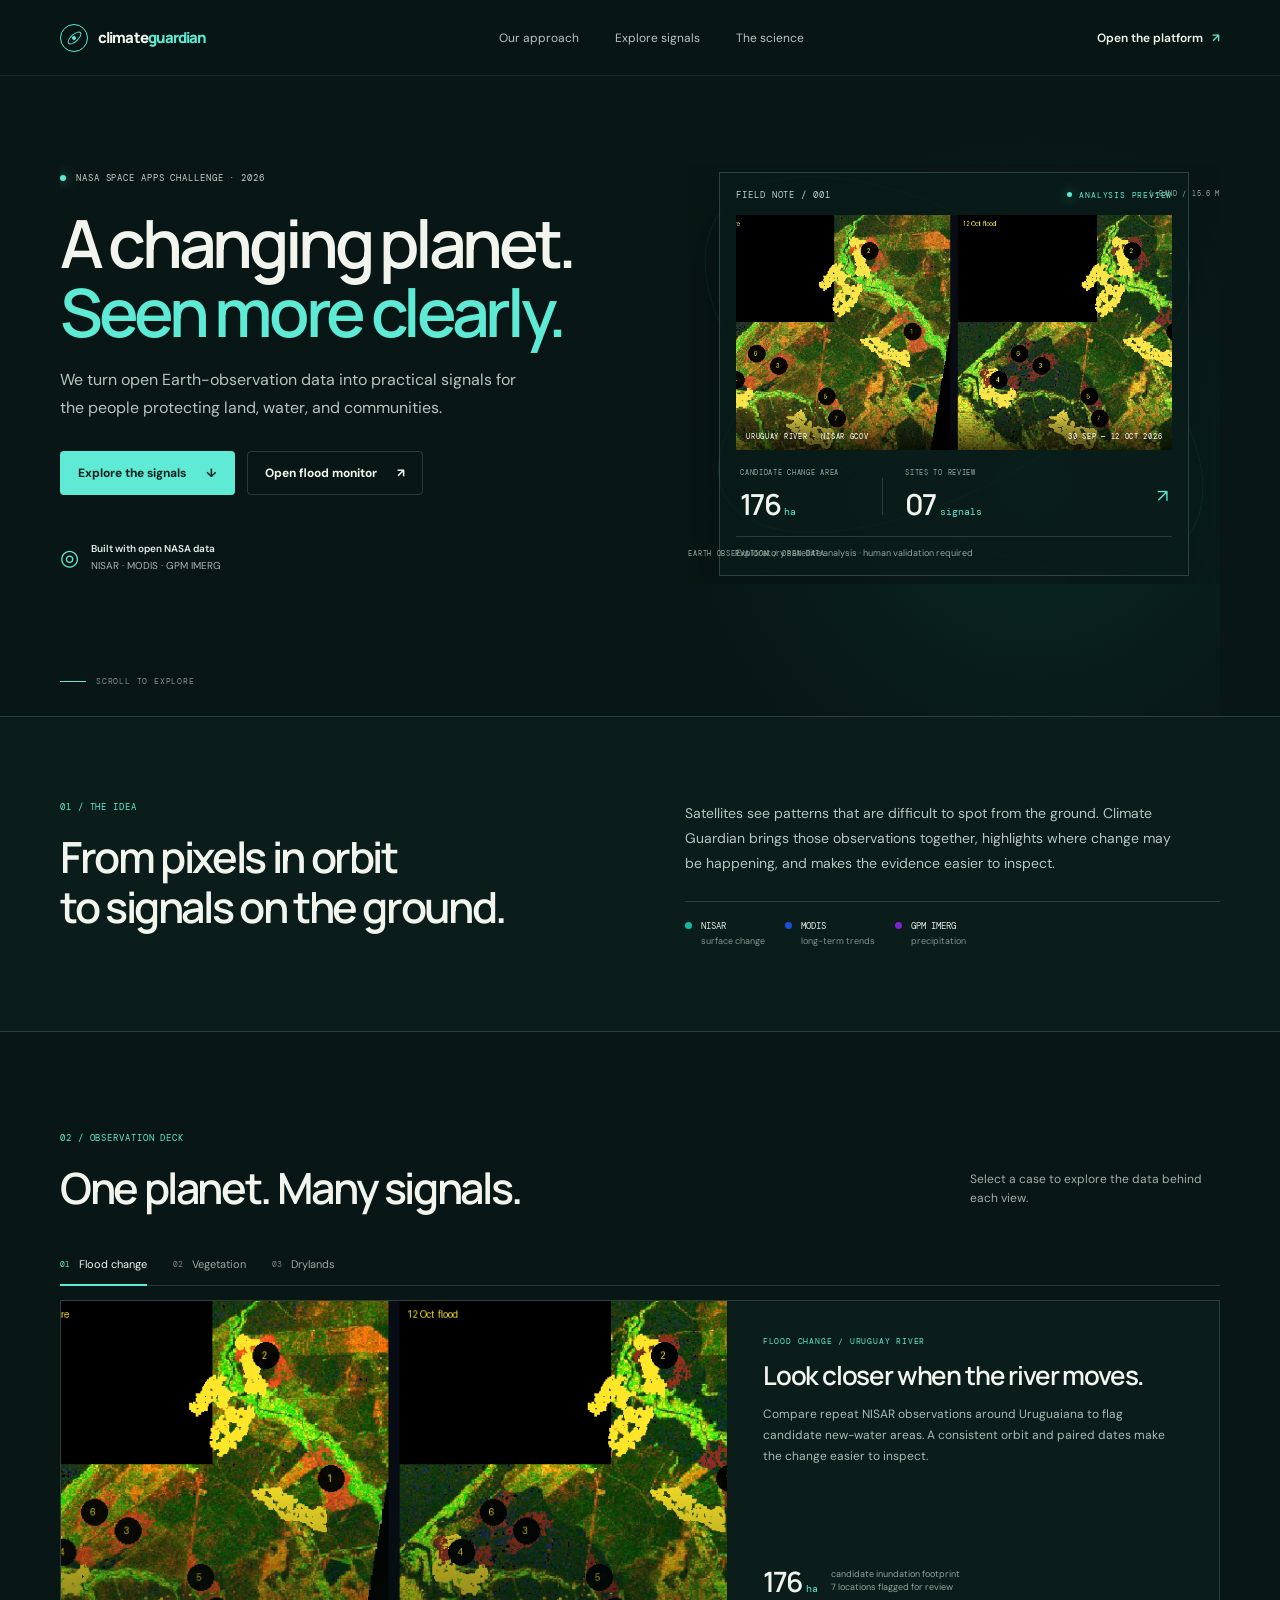
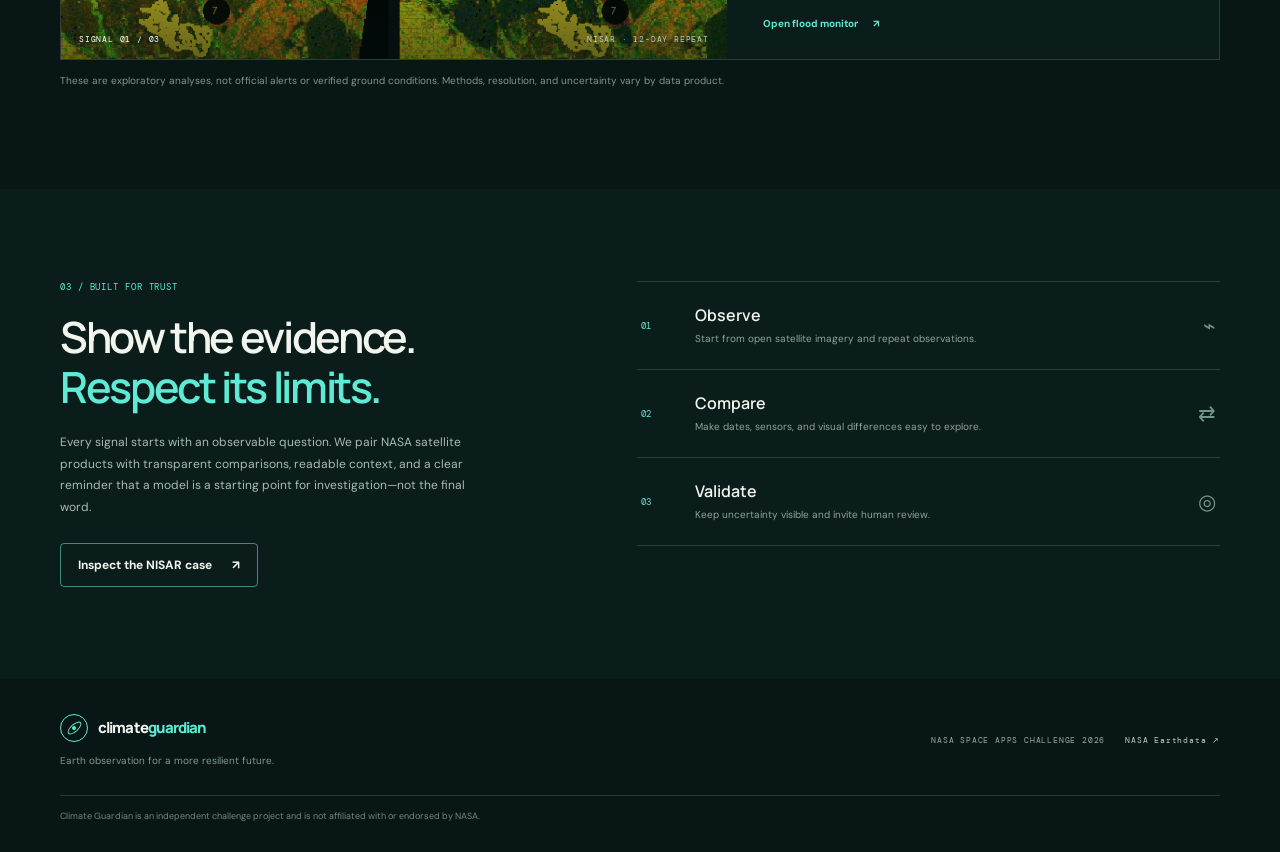
==== docs/index.html @ f983ec43 "initial commit - version 1" ====
<!doctype html>
<html lang="en">
  <head>
    <meta charset="utf-8" />
    <meta name="viewport" content="width=device-width, initial-scale=1" />
    <meta
      name="description"
      content="Climate Guardian turns open NASA Earth observations into clear, traceable environmental signals."
    />
    <meta name="theme-color" content="#081715" />
    <title>Climate Guardian — Earth signals, made clear</title>
    <link rel="preconnect" href="https://fonts.googleapis.com" />
    <link rel="preconnect" href="https://fonts.gstatic.com" crossorigin />
    <link
      href="https://fonts.googleapis.com/css2?family=DM+Mono:wght@400;500&family=DM+Sans:wght@400;500;600;700&family=Manrope:wght@400;500;600;700;800&display=swap"
      rel="stylesheet"
    />
    <link rel="stylesheet" href="assets/css/landing.css" />
    <script type="module" src="assets/js/landing.js"></script>
  </head>
  <body>
    <header class="site-header">
      <a class="brand" href="#top" aria-label="Climate Guardian home">
        <span class="brand-mark" aria-hidden="true"><span></span></span>
        <span class="brand-name">climate<span>guardian</span></span>
      </a>
      <nav class="main-nav" aria-label="Main navigation">
        <a href="#approach">Our approach</a>
        <a href="#signals">Explore signals</a>
        <a href="#science">The science</a>
      </nav>
      <a class="header-link" href="flood.html">
        Open the platform <span aria-hidden="true">↗</span>
      </a>
    </header>

    <main id="top">
      <section class="hero page-wrap" aria-labelledby="hero-title">
        <div class="hero-copy">
          <div class="eyebrow"><span class="live-dot"></span> NASA SPACE APPS CHALLENGE · 2026</div>
          <h1 id="hero-title">A changing planet.<br /><span>Seen more clearly.</span></h1>
          <p class="hero-intro">
            We turn open Earth-observation data into practical signals for the people protecting
            land, water, and communities.
          </p>
          <div class="hero-actions">
            <a class="button button-primary" href="#signals">Explore the signals <span aria-hidden="true">↓</span></a>
            <a class="button button-quiet" href="flood.html">Open flood monitor <span aria-hidden="true">↗</span></a>
          </div>
          <div class="hero-proof">
            <span class="proof-icon" aria-hidden="true">◎</span>
            <span><strong>Built with open NASA data</strong><br />NISAR · MODIS · GPM IMERG</span>
          </div>
        </div>

        <div class="hero-visual">
          <div class="orbit orbit-one"></div>
          <div class="orbit orbit-two"></div>
          <div class="visual-card">
            <div class="visual-topline">
              <span class="mono-label">FIELD NOTE / 001</span>
              <span class="status-tag"><span></span> ANALYSIS PREVIEW</span>
            </div>
            <div class="visual-image">
              <img src="scenes/change.png" alt="NISAR satellite image comparison of a river landscape before and after a flood observation" />
              <div class="image-caption">
                <span>URUGUAY RIVER · NISAR GCOV</span>
                <span>30 SEP — 12 OCT 2026</span>
              </div>
            </div>
            <div class="visual-reading">
              <div>
                <span class="reading-label">CANDIDATE CHANGE AREA</span>
                <strong>176 <small>ha</small></strong>
              </div>
              <div class="reading-divider"></div>
              <div>
                <span class="reading-label">SITES TO REVIEW</span>
                <strong>07 <small>signals</small></strong>
              </div>
              <span class="reading-arrow" aria-hidden="true">↗</span>
            </div>
            <p class="visual-footnote">Exploratory satellite analysis · human validation required</p>
          </div>
          <div class="orbit-label orbit-label-top">L-BAND / 15.6 M</div>
          <div class="orbit-label orbit-label-bottom">EARTH OBSERVATION / OPEN DATA</div>
        </div>
        <a class="scroll-cue" href="#approach"><span></span> SCROLL TO EXPLORE</a>
      </section>

      <section class="approach-section" id="approach" aria-labelledby="approach-title">
        <div class="page-wrap approach-grid">
          <div>
            <p class="section-kicker">01 / THE IDEA</p>
            <h2 id="approach-title">From pixels in orbit<br />to signals on the ground.</h2>
          </div>
          <div class="approach-copy">
            <p>
              Satellites see patterns that are difficult to spot from the ground. Climate Guardian
              brings those observations together, highlights where change may be happening, and
              makes the evidence easier to inspect.
            </p>
            <div class="data-ribbon" aria-label="NASA data sources">
              <span><i class="source-dot teal"></i>NISAR <small>surface change</small></span>
              <span><i class="source-dot blue"></i>MODIS <small>long-term trends</small></span>
              <span><i class="source-dot violet"></i>GPM IMERG <small>precipitation</small></span>
            </div>
          </div>
        </div>
      </section>

      <section class="signals-section page-wrap" id="signals" aria-labelledby="signals-title">
        <div class="section-heading">
          <div>
            <p class="section-kicker">02 / OBSERVATION DECK</p>
            <h2 id="signals-title">One planet. Many signals.</h2>
          </div>
          <p class="section-aside">Select a case to explore the data behind each view.</p>
        </div>

        <div class="signal-tabs" role="group" aria-label="Choose an environmental signal">
          <button class="signal-tab is-active" type="button" data-case="flood" aria-pressed="true">
            <span>01</span> Flood change
          </button>
          <button class="signal-tab" type="button" data-case="vegetation" aria-pressed="false">
            <span>02</span> Vegetation
          </button>
          <button class="signal-tab" type="button" data-case="drylands" aria-pressed="false">
            <span>03</span> Drylands
          </button>
        </div>

        <article class="signal-feature" aria-live="polite">
          <div class="feature-image-wrap">
            <img
              id="case-image"
              src="scenes/change.png"
              alt="NISAR satellite comparison showing the Uruguay River area before and after observation"
            />
            <span class="image-index" id="case-index">SIGNAL 01 / 03</span>
            <span class="image-source" id="case-source">NISAR · 12-DAY REPEAT</span>
          </div>
          <div class="feature-copy">
            <p class="section-kicker" id="case-kicker">FLOOD CHANGE / URUGUAY RIVER</p>
            <h3 id="case-title">Look closer when the river moves.</h3>
            <p class="feature-description" id="case-description">
              Compare repeat NISAR observations around Uruguaiana to flag candidate new-water
              areas. A consistent orbit and paired dates make the change easier to inspect.
            </p>
            <div class="feature-stat">
              <strong id="case-stat">176 <small>ha</small></strong>
              <span id="case-stat-label">candidate inundation footprint<br />7 locations flagged for review</span>
            </div>
            <a class="text-link" id="case-link" href="flood.html">
              Open flood monitor <span aria-hidden="true">↗</span>
            </a>
          </div>
        </article>
        <p class="caveat">
          These are exploratory analyses, not official alerts or verified ground conditions.
          Methods, resolution, and uncertainty vary by data product.
        </p>
      </section>

      <section class="science-section" id="science" aria-labelledby="science-title">
        <div class="page-wrap science-grid">
          <div class="science-copy">
            <p class="section-kicker">03 / BUILT FOR TRUST</p>
            <h2 id="science-title">Show the evidence.<br /><span>Respect its limits.</span></h2>
            <p>
              Every signal starts with an observable question. We pair NASA satellite products
              with transparent comparisons, readable context, and a clear reminder that a model
              is a starting point for investigation—not the final word.
            </p>
            <a class="button button-outline" href="flood.html">Inspect the NISAR case <span aria-hidden="true">↗</span></a>
          </div>
          <div class="science-list">
            <div class="science-row">
              <span class="science-number">01</span>
              <div><h3>Observe</h3><p>Start from open satellite imagery and repeat observations.</p></div>
              <span class="science-symbol" aria-hidden="true">⌁</span>
            </div>
            <div class="science-row">
              <span class="science-number">02</span>
              <div><h3>Compare</h3><p>Make dates, sensors, and visual differences easy to explore.</p></div>
              <span class="science-symbol" aria-hidden="true">⇄</span>
            </div>
            <div class="science-row">
              <span class="science-number">03</span>
              <div><h3>Validate</h3><p>Keep uncertainty visible and invite human review.</p></div>
              <span class="science-symbol" aria-hidden="true">◎</span>
            </div>
          </div>
        </div>
      </section>
    </main>

    <footer class="site-footer page-wrap">
      <a class="brand footer-brand" href="#top">
        <span class="brand-mark" aria-hidden="true"><span></span></span>
        <span class="brand-name">climate<span>guardian</span></span>
      </a>
      <p>Earth observation for a more resilient future.</p>
      <div class="footer-meta">
        <span>NASA SPACE APPS CHALLENGE 2026</span>
        <a href="https://www.earthdata.nasa.gov/" target="_blank" rel="noreferrer">NASA Earthdata ↗</a>
      </div>
      <p class="footer-note">Climate Guardian is an independent challenge project and is not affiliated with or endorsed by NASA.</p>
    </footer>
  </body>
</html>
---- docs/assets/css/landing.css ----
:root {
  color-scheme: dark;
  --night: #081715;
  --night-soft: #0c211e;
  --surface: #102925;
  --paper: #f2f4ee;
  --muted: #a4b7b0;
  --line: rgba(215, 236, 228, 0.16);
  --teal: #0f766e;
  --mint: #5eead4;
  --blue: #1d4ed8;
  --violet: #7e22ce;
  --pink: #be185d;
  --mono: "DM Mono", Consolas, monospace;
  --sans: "DM Sans", "Segoe UI", sans-serif;
  --display: "Manrope", "Segoe UI", sans-serif;
}

* { box-sizing: border-box; }
html { scroll-behavior: smooth; scroll-padding-top: 88px; }
body {
  margin: 0;
  background: var(--night);
  color: var(--paper);
  font-family: var(--sans);
  -webkit-font-smoothing: antialiased;
}
a { color: inherit; text-decoration: none; }
button { font: inherit; }
.page-wrap { width: min(1160px, calc(100% - 64px)); margin-inline: auto; }

.site-header {
  position: sticky;
  z-index: 20;
  top: 0;
  display: flex;
  align-items: center;
  justify-content: space-between;
  height: 76px;
  padding: 0 max(32px, calc((100vw - 1160px) / 2));
  border-bottom: 1px solid rgba(215, 236, 228, 0.1);
  background: rgba(8, 23, 21, 0.91);
  backdrop-filter: blur(16px);
}
.brand { display: inline-flex; align-items: center; gap: 10px; }
.brand-mark {
  display: grid;
  width: 28px;
  height: 28px;
  place-items: center;
  border: 1px solid var(--mint);
  border-radius: 50%;
}
.brand-mark::before, .brand-mark span {
  position: absolute;
  width: 15px;
  height: 6px;
  border: 1px solid var(--mint);
  border-radius: 50%;
  transform: rotate(-42deg);
  content: "";
}
.brand-mark span { width: 4px; height: 4px; background: var(--mint); }
.brand-name { font-family: var(--display); font-size: 15px; font-weight: 800; letter-spacing: -0.06em; }
.brand-name span { color: var(--mint); }
.main-nav { display: flex; gap: 36px; color: #b6c6bf; font-size: 12px; }
.main-nav a, .header-link, .text-link, .footer-meta a { transition: color 160ms ease; }
.main-nav a:hover, .footer-meta a:hover { color: var(--mint); }
.header-link { font-size: 12px; font-weight: 600; }
.header-link span { margin-left: 6px; color: var(--mint); }

.hero {
  position: relative;
  overflow: hidden;
  display: grid;
  min-height: 640px;
  grid-template-columns: 1.03fr 0.97fr;
  align-items: center;
  gap: 64px;
  padding-top: 48px;
  padding-bottom: 92px;
}
.hero::before {
  position: absolute;
  z-index: -1;
  top: 7%;
  right: -15%;
  width: 720px;
  height: 720px;
  border-radius: 50%;
  background: radial-gradient(circle, rgba(15, 118, 110, 0.16), rgba(8, 23, 21, 0) 68%);
  content: "";
}
.eyebrow, .section-kicker, .mono-label, .reading-label, .image-index, .image-source, .image-caption, .orbit-label, .scroll-cue, .footer-meta, .status-tag {
  font-family: var(--mono);
  font-size: 9px;
  letter-spacing: 0.1em;
}
.eyebrow { display: flex; align-items: center; gap: 10px; color: #c1d0c8; }
.live-dot, .status-tag span { width: 6px; height: 6px; border-radius: 50%; background: var(--mint); box-shadow: 0 0 12px rgba(94, 234, 212, 0.7); }
h1, h2, h3, p { margin-top: 0; }
.hero h1 {
  margin: 24px 0 20px;
  font-family: var(--display);
  font-size: clamp(44px, 5.2vw, 68px);
  font-weight: 600;
  line-height: 1.04;
  letter-spacing: -0.065em;
}
.hero h1 span { color: var(--mint); }
.hero-intro { max-width: 470px; color: #b5c5bd; font-size: 16px; line-height: 1.7; }
.hero-actions { display: flex; flex-wrap: wrap; gap: 12px; margin-top: 30px; }
.button {
  display: inline-flex;
  min-height: 44px;
  align-items: center;
  justify-content: center;
  gap: 20px;
  padding: 0 17px;
  border: 1px solid transparent;
  border-radius: 4px;
  font-size: 12px;
  font-weight: 700;
  transition: background 160ms ease, border-color 160ms ease, transform 160ms ease;
}
.button:hover { transform: translateY(-2px); }
.button-primary { background: var(--mint); color: #05201c; }
.button-primary:hover { background: #8bf3e4; }
.button-quiet { border-color: var(--line); color: var(--paper); }
.button-quiet:hover, .button-outline:hover { border-color: var(--mint); }
.hero-proof { display: flex; align-items: center; gap: 12px; margin-top: 44px; color: var(--muted); font-size: 10px; line-height: 1.7; }
.hero-proof strong { color: #e4eee8; font-weight: 600; }
.proof-icon { color: var(--mint); font-size: 22px; }

.hero-visual { position: relative; display: grid; min-height: 420px; place-items: center; overflow: hidden; }
.visual-card {
  position: relative;
  z-index: 2;
  width: min(100%, 470px);
  padding: 16px;
  border: 1px solid rgba(215, 236, 228, 0.19);
  background: rgba(9, 28, 25, 0.82);
  box-shadow: 0 28px 80px rgba(0, 0, 0, 0.34);
}
.visual-topline { display: flex; justify-content: space-between; align-items: center; margin-bottom: 14px; }
.mono-label { color: #bdd1c7; }
.status-tag { display: inline-flex; align-items: center; gap: 7px; color: var(--mint); font-size: 8px; }
.status-tag span { width: 5px; height: 5px; }
.visual-image { position: relative; overflow: hidden; background: #132d28; }
.visual-image img { display: block; width: 100%; aspect-ratio: 1.85; object-fit: cover; filter: saturate(0.82); }
.image-caption { position: absolute; right: 0; bottom: 0; left: 0; display: flex; justify-content: space-between; padding: 25px 10px 9px; color: white; font-size: 7px; background: linear-gradient(transparent, rgba(0, 0, 0, 0.72)); }
.visual-reading { position: relative; display: flex; align-items: center; gap: 22px; padding: 18px 4px 12px; }
.visual-reading > div:first-child { min-width: 120px; }
.reading-label { display: block; margin-bottom: 7px; color: #93aaa0; font-size: 7px; }
.visual-reading strong { font-family: var(--display); font-size: 29px; font-weight: 600; letter-spacing: -0.06em; }
.visual-reading small, .feature-stat small { color: var(--mint); font-family: var(--mono); font-size: 10px; font-weight: 400; letter-spacing: 0; }
.reading-divider { width: 1px; height: 37px; background: var(--line); }
.reading-arrow { margin-left: auto; color: var(--mint); font-size: 18px; }
.visual-footnote { margin: 0; padding-top: 10px; border-top: 1px solid var(--line); color: #91a59d; font-size: 9px; }
.orbit { position: absolute; border: 1px solid rgba(94, 234, 212, 0.16); border-radius: 50%; transform: rotate(-28deg); }
.orbit-one { width: 520px; height: 230px; }
.orbit-two { width: 570px; height: 285px; border-color: rgba(94, 234, 212, 0.08); transform: rotate(34deg); }
.orbit-label { position: absolute; z-index: 3; color: #94aaa1; font-size: 7px; }
.orbit-label-top { top: 25px; right: 0; }
.orbit-label-bottom { bottom: 26px; left: 0; }
.scroll-cue { position: absolute; bottom: 30px; left: 0; display: flex; align-items: center; gap: 10px; color: #80968d; font-size: 8px; }
.scroll-cue span { width: 26px; height: 1px; background: var(--mint); }

.approach-section { padding: 84px 0; border-top: 1px solid var(--line); border-bottom: 1px solid var(--line); background: #0b1d1a; }
.approach-grid { display: grid; grid-template-columns: 1fr 1fr; gap: 90px; align-items: start; }
.section-kicker { margin-bottom: 19px; color: var(--mint); }
h2 { font-family: var(--display); font-size: clamp(30px, 3.5vw, 43px); font-weight: 600; line-height: 1.16; letter-spacing: -0.055em; }
.approach-grid h2 { margin-bottom: 0; }
.approach-copy > p { max-width: 500px; color: #b6c5be; font-size: 14px; line-height: 1.8; }
.data-ribbon { display: flex; flex-wrap: wrap; gap: 20px; margin-top: 24px; padding-top: 18px; border-top: 1px solid var(--line); }
.data-ribbon span { display: grid; grid-template-columns: 8px auto; column-gap: 8px; color: #e0e9e3; font-family: var(--mono); font-size: 9px; }
.data-ribbon small { grid-column: 2; margin-top: 3px; color: #81968d; font-family: var(--sans); font-size: 9px; }
.source-dot { width: 7px; height: 7px; margin-top: 2px; border-radius: 50%; }
.source-dot.teal { background: #14b8a6; }
.source-dot.blue { background: #1d4ed8; }
.source-dot.violet { background: #7e22ce; }

.signals-section { padding-top: 100px; padding-bottom: 100px; }
.section-heading { display: flex; align-items: end; justify-content: space-between; gap: 20px; margin-bottom: 33px; }
.section-heading h2 { margin: 0; }
.section-aside { max-width: 250px; margin: 0 0 4px; color: #9db0a7; font-size: 12px; line-height: 1.6; }
.signal-tabs { display: flex; gap: 8px; margin-bottom: 14px; border-bottom: 1px solid var(--line); }
.signal-tab { position: relative; display: inline-flex; align-items: center; gap: 9px; padding: 12px 18px 14px 0; border: 0; background: transparent; color: #97aaa1; cursor: pointer; font-size: 11px; }
.signal-tab span { color: #71877d; font-family: var(--mono); font-size: 8px; }
.signal-tab::after { position: absolute; right: 18px; bottom: -1px; left: 0; height: 2px; background: transparent; content: ""; }
.signal-tab:hover, .signal-tab.is-active { color: var(--paper); }
.signal-tab.is-active::after { background: var(--mint); }
.signal-tab.is-active span { color: var(--mint); }
.signal-feature { display: grid; grid-template-columns: 1.15fr 0.85fr; min-height: 360px; border: 1px solid var(--line); background: #0b1d1a; }
.feature-image-wrap { position: relative; min-height: 320px; overflow: hidden; background: #0b211e; }
.feature-image-wrap::after { position: absolute; inset: 45% 0 0; background: linear-gradient(transparent, rgba(4, 17, 15, 0.62)); content: ""; pointer-events: none; }
.feature-image-wrap img { display: block; width: 100%; height: 100%; min-height: 320px; object-fit: cover; transition: opacity 180ms ease; }
.image-index, .image-source { position: absolute; z-index: 1; bottom: 15px; color: white; font-size: 8px; }
.image-index { left: 18px; }
.image-source { right: 18px; color: #b6cbc1; }
.feature-copy { display: flex; flex-direction: column; align-items: flex-start; padding: 35px 36px 29px; }
.feature-copy .section-kicker { margin-bottom: 14px; font-size: 8px; }
.feature-copy h3 { margin-bottom: 12px; font-family: var(--display); font-size: 26px; font-weight: 600; letter-spacing: -0.045em; line-height: 1.2; }
.feature-description { margin-bottom: 22px; color: #aabbb3; font-size: 12px; line-height: 1.75; }
.feature-stat { display: flex; align-items: center; gap: 13px; margin-top: auto; padding-top: 12px; }
.feature-stat strong { font-family: var(--display); font-size: 28px; font-weight: 600; letter-spacing: -0.06em; }
.feature-stat span { color: #90a49a; font-size: 9px; line-height: 1.55; }
.text-link { display: inline-flex; align-items: center; gap: 15px; margin-top: 17px; color: var(--mint); font-size: 10px; font-weight: 700; }
.text-link:hover { color: #a1fff1; }
.caveat { margin: 13px 0 0; color: #82968d; font-size: 10px; line-height: 1.6; }

.science-section { padding: 92px 0; background: #0b1d1a; }
.science-grid { display: grid; grid-template-columns: 0.9fr 1.1fr; gap: 100px; }
.science-copy h2 { margin-bottom: 20px; }
.science-copy h2 span { color: var(--mint); }
.science-copy > p:not(.section-kicker) { max-width: 410px; margin-bottom: 24px; color: #aabbb3; font-size: 12px; line-height: 1.8; }
.button-outline { border-color: rgba(94, 234, 212, 0.55); color: var(--paper); }
.science-list { border-top: 1px solid var(--line); }
.science-row { display: grid; grid-template-columns: 42px 1fr 30px; align-items: center; gap: 12px; padding: 22px 4px; border-bottom: 1px solid var(--line); }
.science-number { color: var(--mint); font-family: var(--mono); font-size: 9px; }
.science-row h3 { margin: 0 0 5px; font-family: var(--display); font-size: 16px; font-weight: 600; }
.science-row p { margin: 0; color: #8fa49a; font-size: 10px; line-height: 1.6; }
.science-symbol { color: #72968a; font-size: 21px; text-align: right; }

.site-footer { display: grid; grid-template-columns: 1fr auto; align-items: center; gap: 12px 30px; padding-top: 35px; padding-bottom: 30px; }
.footer-brand { grid-column: 1; grid-row: 1; }
.site-footer > p:not(.footer-note) { grid-column: 1; grid-row: 2; margin: 0; color: #81968d; font-size: 10px; }
.footer-meta { display: flex; flex-wrap: wrap; justify-content: end; gap: 20px; grid-column: 2; grid-row: 1 / span 2; color: #97aaa1; font-size: 8px; }
.footer-meta a { color: #c0d0c8; }
.footer-note { grid-column: 1 / -1; margin: 16px 0 0; padding-top: 14px; border-top: 1px solid var(--line); color: #71867d; font-size: 9px; }

:focus-visible { outline: 2px solid var(--mint); outline-offset: 4px; }

@media (max-width: 850px) {
  .page-wrap { width: min(100% - 40px, 680px); }
  .site-header { height: 68px; padding-inline: 20px; }
  .main-nav { gap: 18px; }
  .hero { min-height: auto; grid-template-columns: 1fr; gap: 34px; padding-top: 78px; padding-bottom: 84px; }
  .hero-visual { min-height: 390px; }
  .scroll-cue { bottom: 26px; }
  .approach-grid, .science-grid { grid-template-columns: 1fr; gap: 36px; }
  .signal-feature { grid-template-columns: 1fr 0.9fr; }
  .feature-copy { padding: 28px 25px; }
  .science-list { margin-top: 6px; }
}
@media (max-width: 600px) {
  .page-wrap { width: calc(100% - 36px); }
  .site-header { padding-inline: 18px; }
  .main-nav { display: none; }
  .header-link { font-size: 10px; }
  .hero { padding-top: 62px; }
  .hero h1 { font-size: clamp(42px, 12vw, 58px); }
  .hero-intro { font-size: 14px; }
  .hero-actions { align-items: stretch; flex-direction: column; max-width: 280px; }
  .button { justify-content: space-between; }
  .hero-visual { min-height: 330px; }
  .visual-card { padding: 12px; }
  .orbit-one { width: 360px; height: 190px; }
  .orbit-two { width: 390px; height: 230px; }
  .orbit-label-top { top: 3px; }
  .orbit-label-bottom { bottom: 4px; }
  .approach-section { padding: 64px 0; }
  .approach-grid { gap: 26px; }
  .data-ribbon { gap: 14px; }
  .signals-section { padding-top: 70px; padding-bottom: 70px; }
  .section-heading { display: block; }
  .section-aside { margin-top: 14px; }
  .signal-tabs { gap: 2px; }
  .signal-tab { gap: 6px; padding-right: 10px; font-size: 9px; }
  .signal-tab::after { right: 10px; }
  .signal-feature { grid-template-columns: 1fr; }
  .feature-image-wrap, .feature-image-wrap img { min-height: 230px; max-height: 270px; }
  .feature-copy { min-height: 330px; padding: 26px 22px; }
  .science-section { padding: 68px 0; }
  .site-footer { grid-template-columns: 1fr; padding-top: 28px; }
  .footer-brand, .site-footer > p:not(.footer-note), .footer-meta { grid-column: 1; grid-row: auto; justify-content: start; }
  .footer-meta { gap: 14px; }
  .footer-note { grid-column: 1; }
}
@media (prefers-reduced-motion: reduce) {
  *, *::before, *::after { scroll-behavior: auto !important; transition-duration: 0.01ms !important; }
}
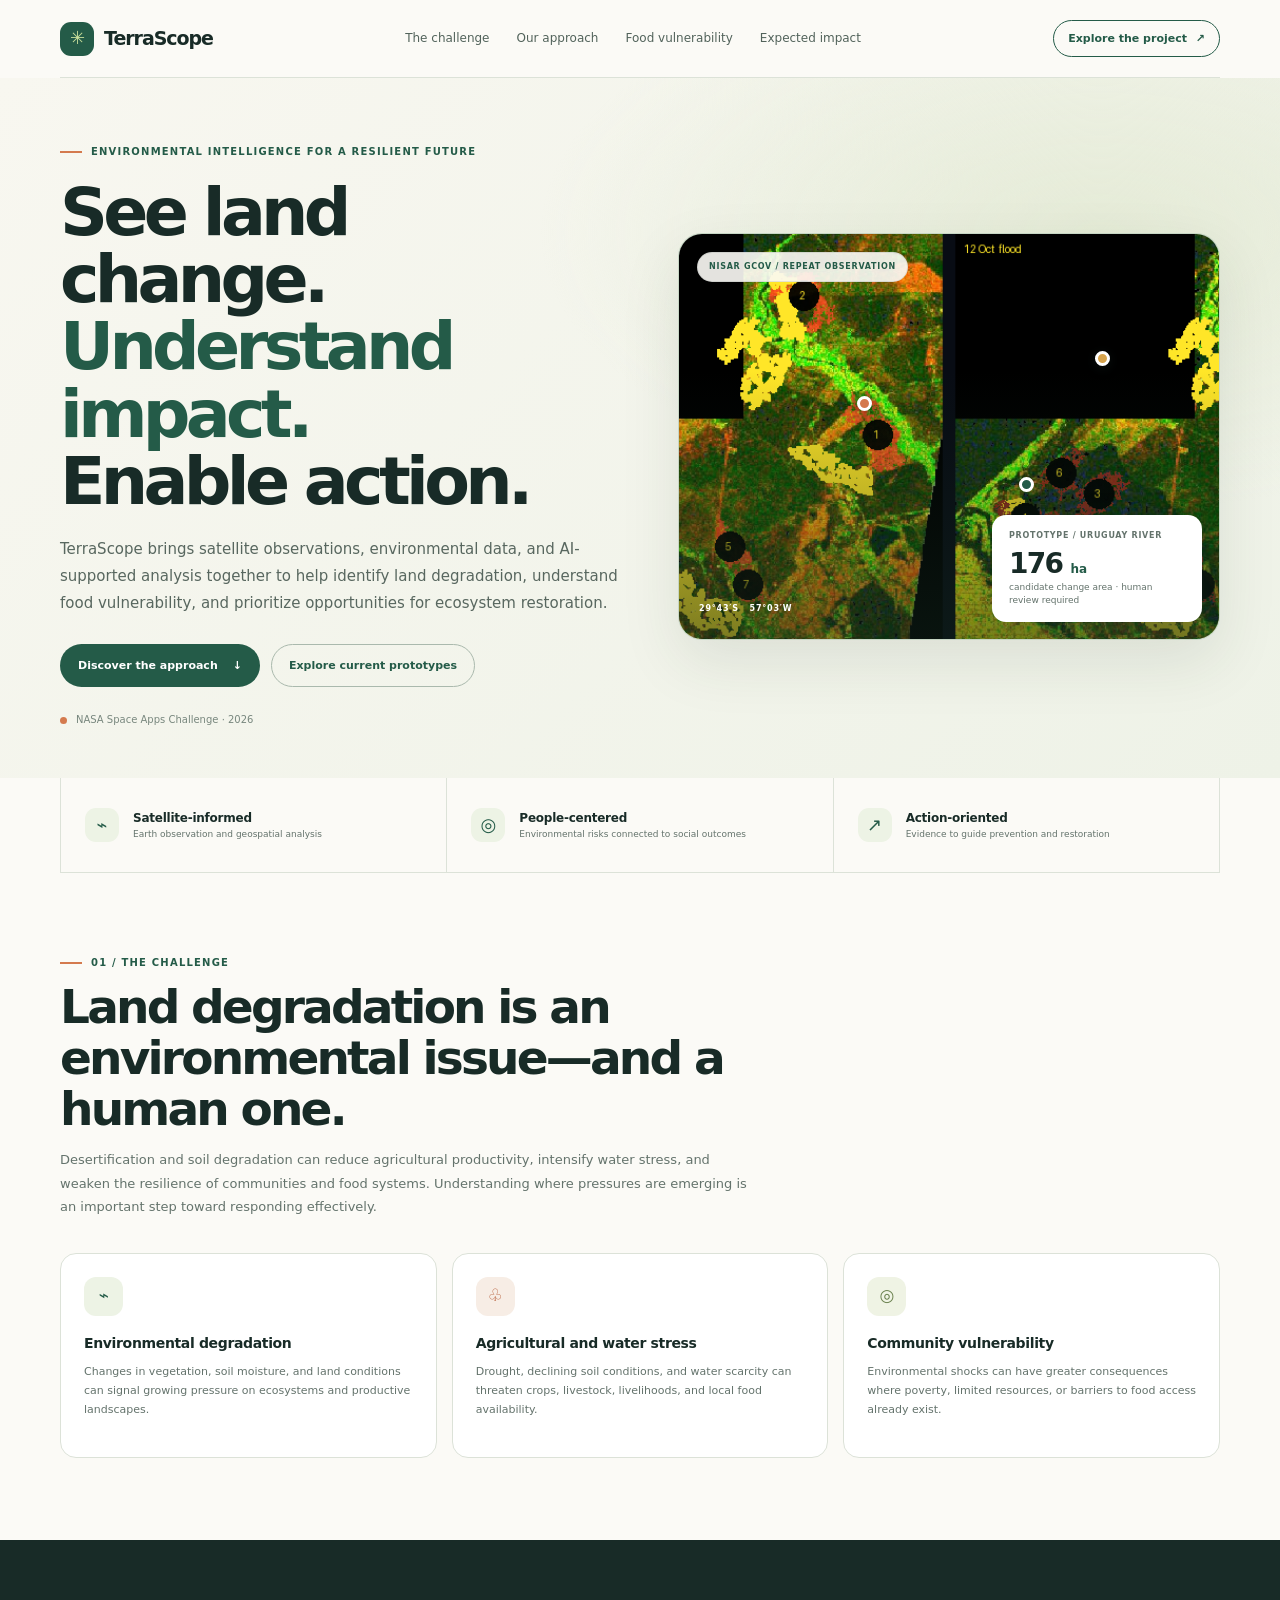
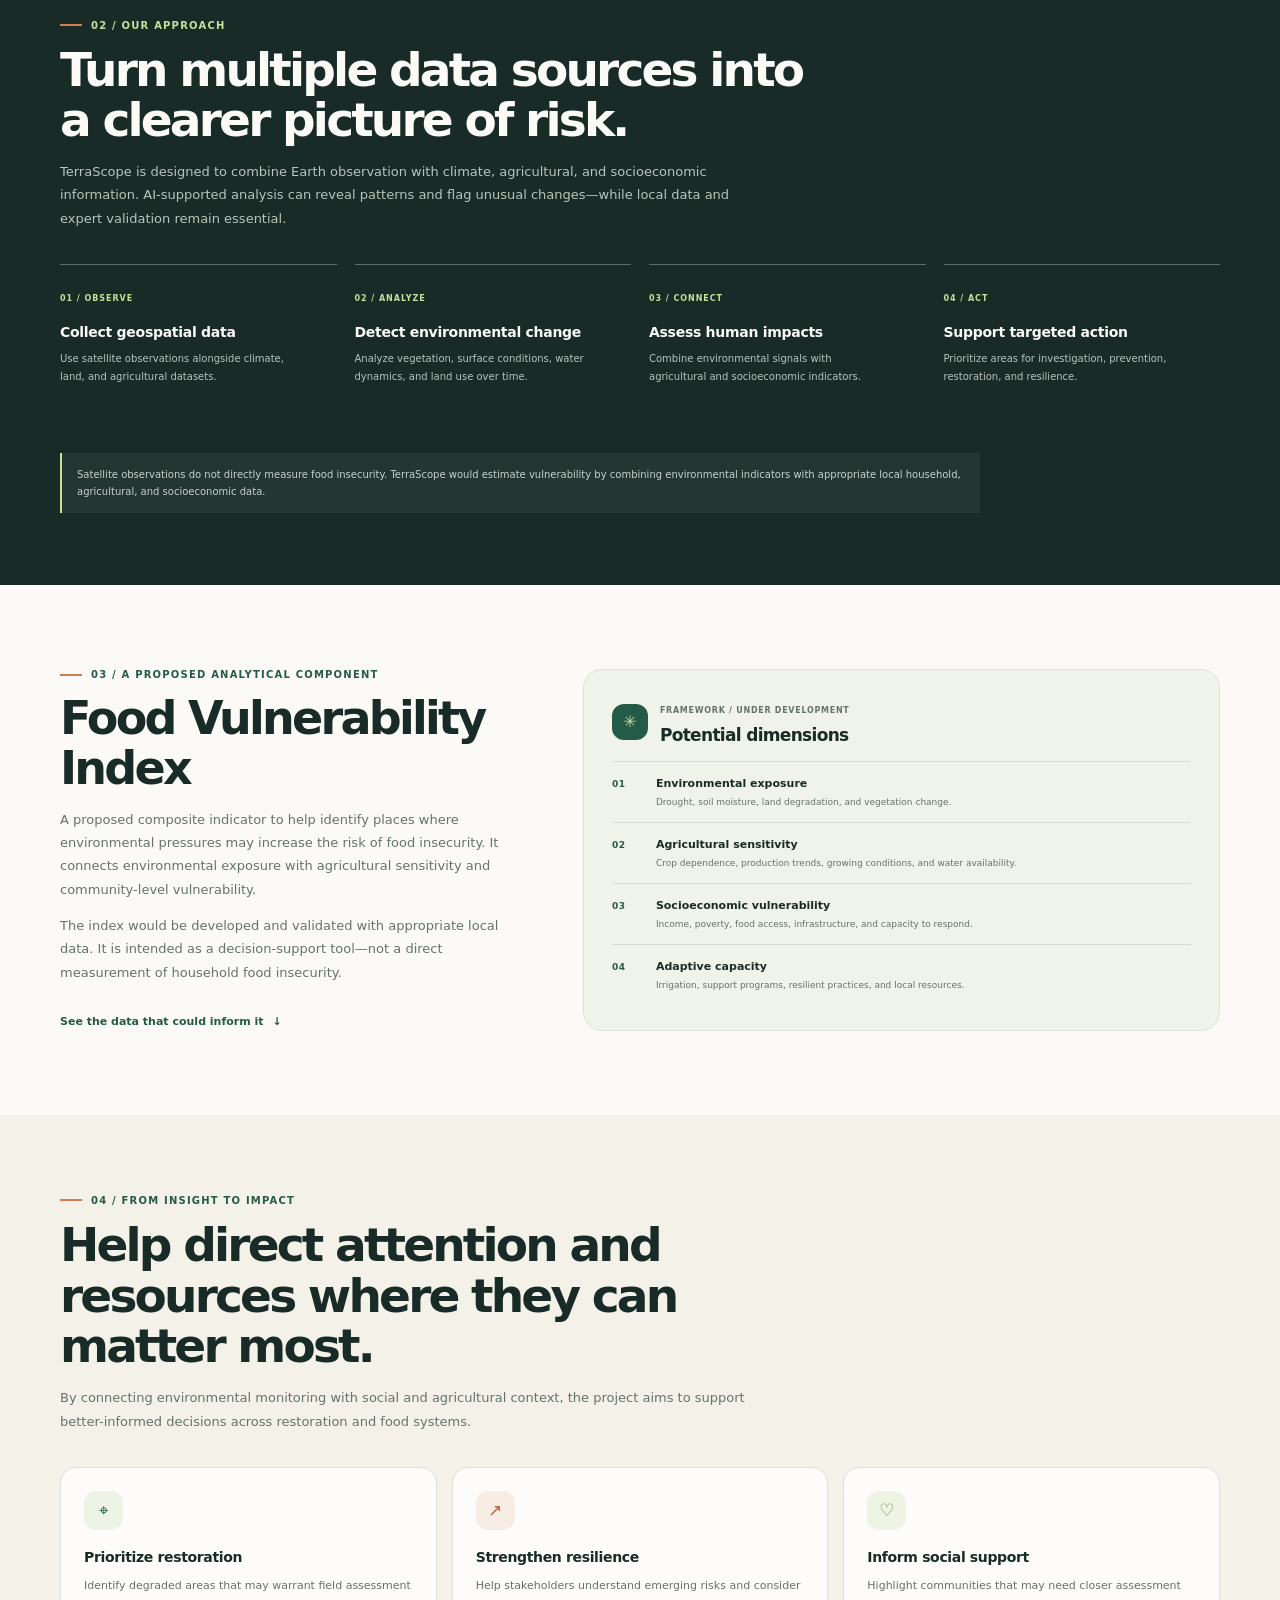
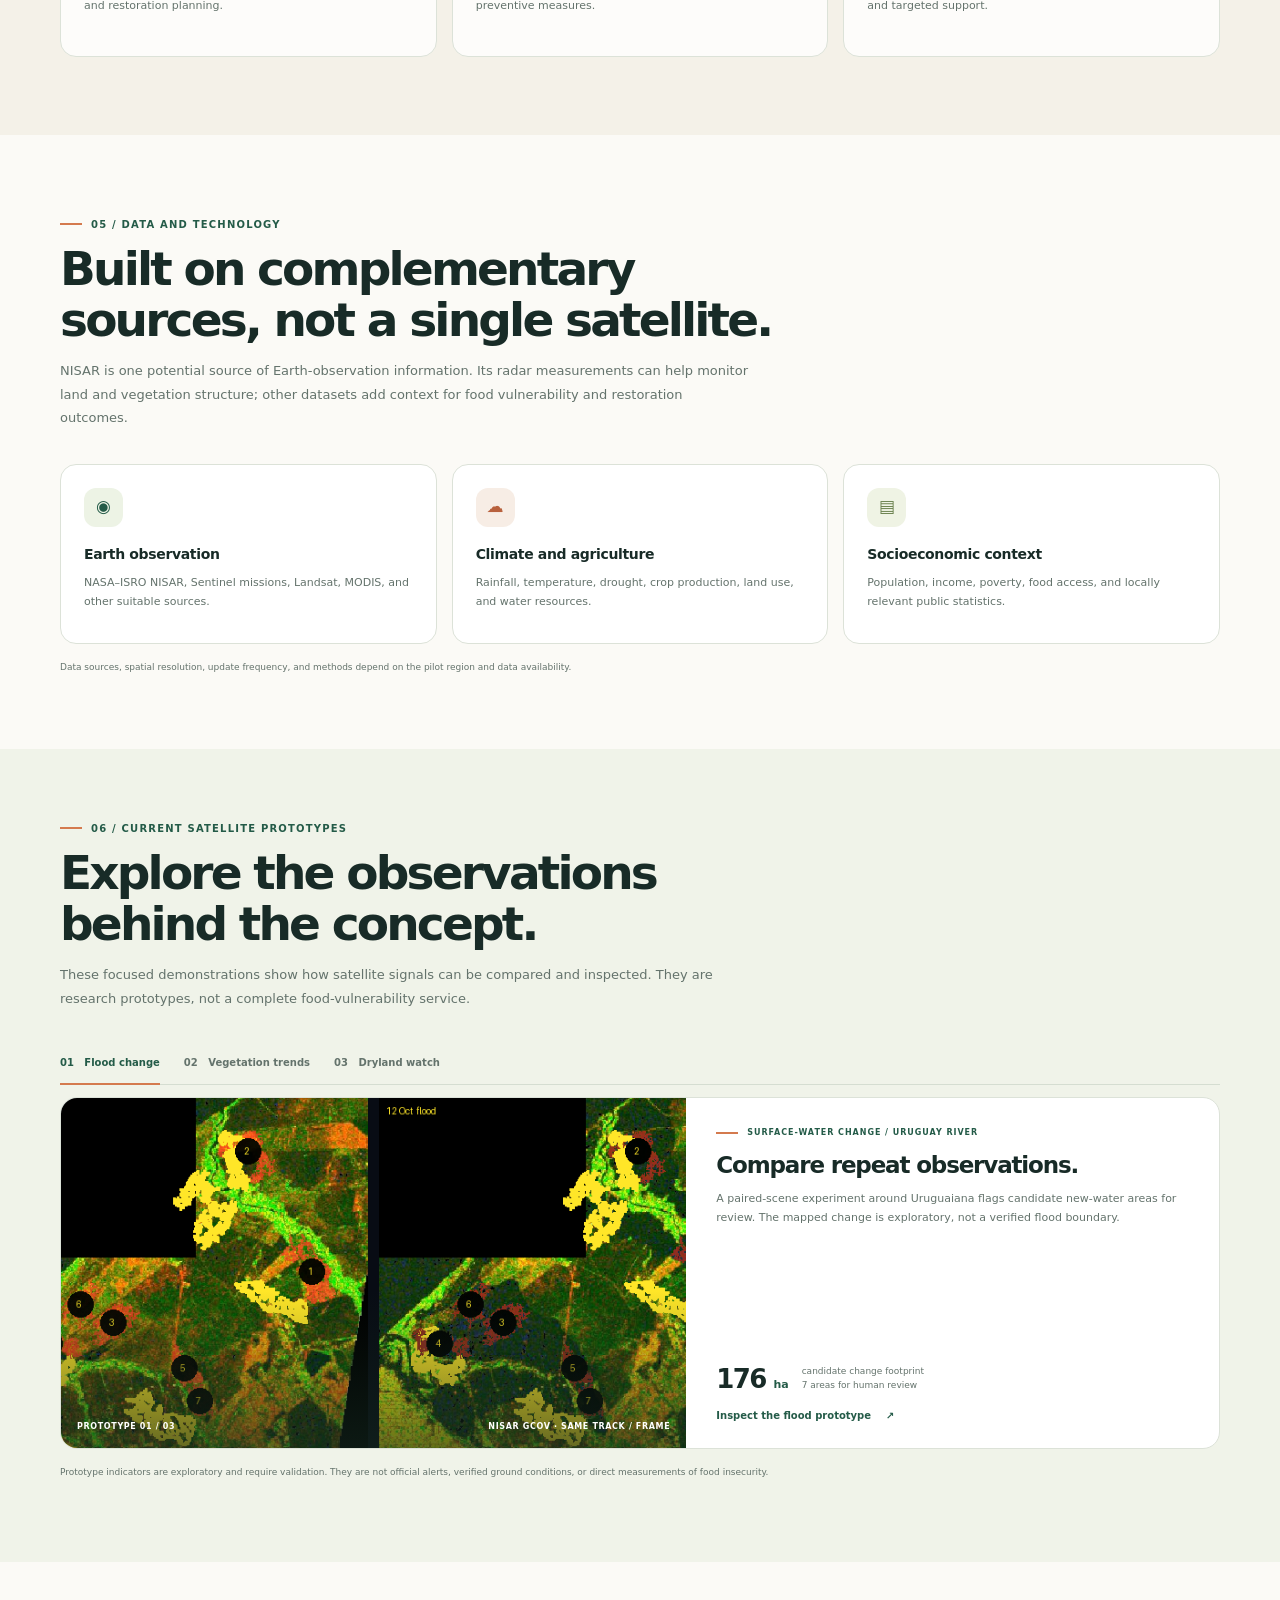
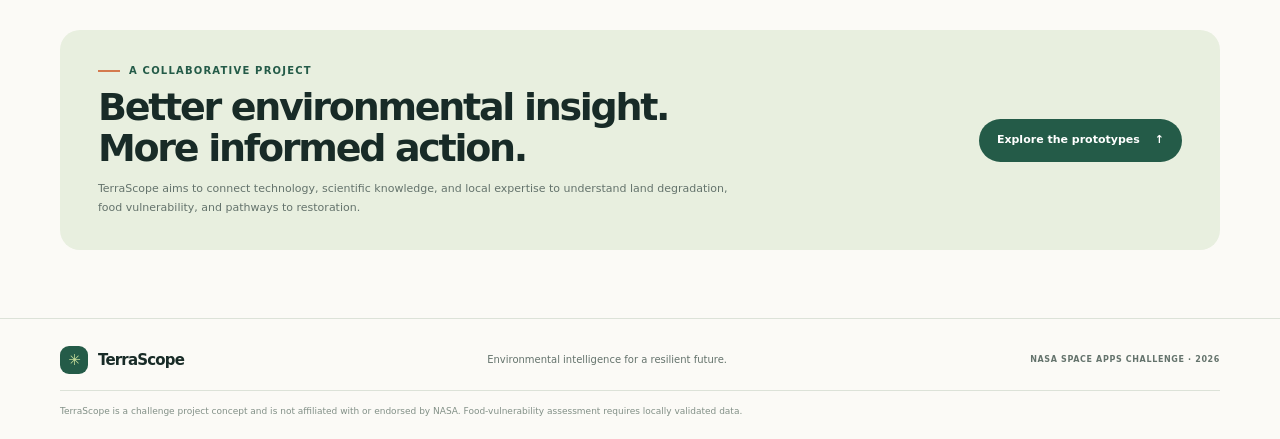
==== commit 19836162: "update site style" ====
--- a/docs/index.html
+++ b/docs/index.html
@@ -5,207 +5,344 @@
     <meta name="viewport" content="width=device-width, initial-scale=1" />
     <meta
       name="description"
-      content="Climate Guardian turns open NASA Earth observations into clear, traceable environmental signals."
+      content="TerraScope combines Earth observation and local context to understand land degradation, food vulnerability, and restoration opportunities."
     />
-    <meta name="theme-color" content="#081715" />
-    <title>Climate Guardian — Earth signals, made clear</title>
-    <link rel="preconnect" href="https://fonts.googleapis.com" />
-    <link rel="preconnect" href="https://fonts.gstatic.com" crossorigin />
-    <link
-      href="https://fonts.googleapis.com/css2?family=DM+Mono:wght@400;500&family=DM+Sans:wght@400;500;600;700&family=Manrope:wght@400;500;600;700;800&display=swap"
-      rel="stylesheet"
-    />
+    <meta name="theme-color" content="#fbfaf6" />
+    <title>TerraScope | Environmental Intelligence</title>
     <link rel="stylesheet" href="assets/css/landing.css" />
     <script type="module" src="assets/js/landing.js"></script>
   </head>
   <body>
     <header class="site-header">
-      <a class="brand" href="#top" aria-label="Climate Guardian home">
-        <span class="brand-mark" aria-hidden="true"><span></span></span>
-        <span class="brand-name">climate<span>guardian</span></span>
-      </a>
-      <nav class="main-nav" aria-label="Main navigation">
-        <a href="#approach">Our approach</a>
-        <a href="#signals">Explore signals</a>
-        <a href="#science">The science</a>
+      <nav class="wrap navigation" aria-label="Main navigation">
+        <a class="brand" href="#top" aria-label="TerraScope home">
+          <span class="brand-mark" aria-hidden="true">✳</span>
+          <span>TerraScope</span>
+        </a>
+        <div class="nav-links">
+          <a href="#challenge">The challenge</a>
+          <a href="#solution">Our approach</a>
+          <a href="#index">Food vulnerability</a>
+          <a href="#impact">Expected impact</a>
+        </div>
+        <a class="nav-cta" href="#platform">Explore the project <span aria-hidden="true">↗</span></a>
       </nav>
-      <a class="header-link" href="flood.html">
-        Open the platform <span aria-hidden="true">↗</span>
-      </a>
     </header>
 
     <main id="top">
-      <section class="hero page-wrap" aria-labelledby="hero-title">
-        <div class="hero-copy">
-          <div class="eyebrow"><span class="live-dot"></span> NASA SPACE APPS CHALLENGE · 2026</div>
-          <h1 id="hero-title">A changing planet.<br /><span>Seen more clearly.</span></h1>
-          <p class="hero-intro">
-            We turn open Earth-observation data into practical signals for the people protecting
-            land, water, and communities.
+      <section class="hero">
+        <div class="wrap hero-grid">
+          <div class="hero-copy">
+            <p class="eyebrow">Environmental intelligence for a resilient future</p>
+            <h1>See land change.<br /><em>Understand impact.</em><br />Enable action.</h1>
+            <p class="hero-intro">
+              TerraScope brings satellite observations, environmental data, and AI-supported
+              analysis together to help identify land degradation, understand food vulnerability,
+              and prioritize opportunities for ecosystem restoration.
+            </p>
+            <div class="hero-actions">
+              <a class="button button-primary" href="#solution">Discover the approach <span aria-hidden="true">↓</span></a>
+              <a class="button button-secondary" href="#platform">Explore current prototypes</a>
+            </div>
+            <p class="hero-note"><span aria-hidden="true"></span> NASA Space Apps Challenge · 2026</p>
+          </div>
+
+          <figure class="hero-visual">
+            <img
+              src="scenes/change.png"
+              alt="Paired NISAR satellite observations around the Uruguay River"
+            />
+            <figcaption class="map-label">NISAR GCOV / REPEAT OBSERVATION</figcaption>
+            <span class="map-pin pin-one" aria-hidden="true"></span>
+            <span class="map-pin pin-two" aria-hidden="true"></span>
+            <span class="map-pin pin-three" aria-hidden="true"></span>
+            <div class="map-card">
+              <span class="card-eyebrow">PROTOTYPE / URUGUAY RIVER</span>
+              <strong>176 <small>ha</small></strong>
+              <span>candidate change area · human review required</span>
+            </div>
+            <span class="visual-coordinate">29°43′S &nbsp; 57°03′W</span>
+          </figure>
+        </div>
+      </section>
+
+      <div class="wrap value-strip" aria-label="TerraScope principles">
+        <div class="value-item">
+          <span class="value-symbol" aria-hidden="true">⌁</span>
+          <div><strong>Satellite-informed</strong><span>Earth observation and geospatial analysis</span></div>
+        </div>
+        <div class="value-item">
+          <span class="value-symbol" aria-hidden="true">◎</span>
+          <div><strong>People-centered</strong><span>Environmental risks connected to social outcomes</span></div>
+        </div>
+        <div class="value-item">
+          <span class="value-symbol" aria-hidden="true">↗</span>
+          <div><strong>Action-oriented</strong><span>Evidence to guide prevention and restoration</span></div>
+        </div>
+      </div>
+
+      <section class="section" id="challenge">
+        <div class="wrap">
+          <div class="section-heading">
+            <p class="eyebrow">01 / The challenge</p>
+            <h2>Land degradation is an environmental issue—and a human one.</h2>
+            <p>
+              Desertification and soil degradation can reduce agricultural productivity,
+              intensify water stress, and weaken the resilience of communities and food systems.
+              Understanding where pressures are emerging is an important step toward responding
+              effectively.
+            </p>
+          </div>
+          <div class="card-grid">
+            <article class="info-card">
+              <span class="card-icon" aria-hidden="true">⌁</span>
+              <h3>Environmental degradation</h3>
+              <p>
+                Changes in vegetation, soil moisture, and land conditions can signal growing
+                pressure on ecosystems and productive landscapes.
+              </p>
+            </article>
+            <article class="info-card">
+              <span class="card-icon icon-orange" aria-hidden="true">♧</span>
+              <h3>Agricultural and water stress</h3>
+              <p>
+                Drought, declining soil conditions, and water scarcity can threaten crops,
+                livestock, livelihoods, and local food availability.
+              </p>
+            </article>
+            <article class="info-card">
+              <span class="card-icon icon-lime" aria-hidden="true">◎</span>
+              <h3>Community vulnerability</h3>
+              <p>
+                Environmental shocks can have greater consequences where poverty, limited
+                resources, or barriers to food access already exist.
+              </p>
+            </article>
+          </div>
+        </div>
+      </section>
+
+      <section class="solution-section" id="solution">
+        <div class="wrap">
+          <div class="section-heading section-heading-light">
+            <p class="eyebrow">02 / Our approach</p>
+            <h2>Turn multiple data sources into a clearer picture of risk.</h2>
+            <p>
+              TerraScope is designed to combine Earth observation with climate, agricultural, and
+              socioeconomic information. AI-supported analysis can reveal patterns and flag
+              unusual changes—while local data and expert validation remain essential.
+            </p>
+          </div>
+          <div class="process-grid">
+            <article class="process-step">
+              <span class="step-number">01 / OBSERVE</span>
+              <h3>Collect geospatial data</h3>
+              <p>Use satellite observations alongside climate, land, and agricultural datasets.</p>
+            </article>
+            <article class="process-step">
+              <span class="step-number">02 / ANALYZE</span>
+              <h3>Detect environmental change</h3>
+              <p>Analyze vegetation, surface conditions, water dynamics, and land use over time.</p>
+            </article>
+            <article class="process-step">
+              <span class="step-number">03 / CONNECT</span>
+              <h3>Assess human impacts</h3>
+              <p>Combine environmental signals with agricultural and socioeconomic indicators.</p>
+            </article>
+            <article class="process-step">
+              <span class="step-number">04 / ACT</span>
+              <h3>Support targeted action</h3>
+              <p>Prioritize areas for investigation, prevention, restoration, and resilience.</p>
+            </article>
+          </div>
+          <p class="method-note">
+            Satellite observations do not directly measure food insecurity. TerraScope would
+            estimate vulnerability by combining environmental indicators with appropriate local
+            household, agricultural, and socioeconomic data.
           </p>
-          <div class="hero-actions">
-            <a class="button button-primary" href="#signals">Explore the signals <span aria-hidden="true">↓</span></a>
-            <a class="button button-quiet" href="flood.html">Open flood monitor <span aria-hidden="true">↗</span></a>
-          </div>
-          <div class="hero-proof">
-            <span class="proof-icon" aria-hidden="true">◎</span>
-            <span><strong>Built with open NASA data</strong><br />NISAR · MODIS · GPM IMERG</span>
-          </div>
-        </div>
-
-        <div class="hero-visual">
-          <div class="orbit orbit-one"></div>
-          <div class="orbit orbit-two"></div>
-          <div class="visual-card">
-            <div class="visual-topline">
-              <span class="mono-label">FIELD NOTE / 001</span>
-              <span class="status-tag"><span></span> ANALYSIS PREVIEW</span>
-            </div>
-            <div class="visual-image">
-              <img src="scenes/change.png" alt="NISAR satellite image comparison of a river landscape before and after a flood observation" />
-              <div class="image-caption">
-                <span>URUGUAY RIVER · NISAR GCOV</span>
-                <span>30 SEP — 12 OCT 2026</span>
+        </div>
+      </section>
+
+      <section class="section" id="index">
+        <div class="wrap index-grid">
+          <div class="index-copy">
+            <p class="eyebrow">03 / A proposed analytical component</p>
+            <h2>Food Vulnerability Index</h2>
+            <p>
+              A proposed composite indicator to help identify places where environmental
+              pressures may increase the risk of food insecurity. It connects environmental
+              exposure with agricultural sensitivity and community-level vulnerability.
+            </p>
+            <p>
+              The index would be developed and validated with appropriate local data. It is
+              intended as a decision-support tool—not a direct measurement of household food
+              insecurity.
+            </p>
+            <a class="text-link" href="#data">See the data that could inform it <span aria-hidden="true">↓</span></a>
+          </div>
+          <div class="index-panel">
+            <div class="panel-heading">
+              <span class="panel-mark" aria-hidden="true">✳</span>
+              <div><span class="card-eyebrow">FRAMEWORK / UNDER DEVELOPMENT</span><h3>Potential dimensions</h3></div>
+            </div>
+            <div class="metric-row">
+              <span class="metric-number">01</span>
+              <div><strong>Environmental exposure</strong><span>Drought, soil moisture, land degradation, and vegetation change.</span></div>
+            </div>
+            <div class="metric-row">
+              <span class="metric-number">02</span>
+              <div><strong>Agricultural sensitivity</strong><span>Crop dependence, production trends, growing conditions, and water availability.</span></div>
+            </div>
+            <div class="metric-row">
+              <span class="metric-number">03</span>
+              <div><strong>Socioeconomic vulnerability</strong><span>Income, poverty, food access, infrastructure, and capacity to respond.</span></div>
+            </div>
+            <div class="metric-row">
+              <span class="metric-number">04</span>
+              <div><strong>Adaptive capacity</strong><span>Irrigation, support programs, resilient practices, and local resources.</span></div>
+            </div>
+          </div>
+        </div>
+      </section>
+
+      <section class="impact-section" id="impact">
+        <div class="wrap">
+          <div class="section-heading">
+            <p class="eyebrow">04 / From insight to impact</p>
+            <h2>Help direct attention and resources where they can matter most.</h2>
+            <p>
+              By connecting environmental monitoring with social and agricultural context, the
+              project aims to support better-informed decisions across restoration and food
+              systems.
+            </p>
+          </div>
+          <div class="card-grid">
+            <article class="info-card impact-card">
+              <span class="card-icon" aria-hidden="true">⌖</span>
+              <h3>Prioritize restoration</h3>
+              <p>Identify degraded areas that may warrant field assessment and restoration planning.</p>
+            </article>
+            <article class="info-card impact-card">
+              <span class="card-icon icon-orange" aria-hidden="true">↗</span>
+              <h3>Strengthen resilience</h3>
+              <p>Help stakeholders understand emerging risks and consider preventive measures.</p>
+            </article>
+            <article class="info-card impact-card">
+              <span class="card-icon icon-lime" aria-hidden="true">♡</span>
+              <h3>Inform social support</h3>
+              <p>Highlight communities that may need closer assessment and targeted support.</p>
+            </article>
+          </div>
+        </div>
+      </section>
+
+      <section class="section data-section" id="data">
+        <div class="wrap">
+          <div class="section-heading">
+            <p class="eyebrow">05 / Data and technology</p>
+            <h2>Built on complementary sources, not a single satellite.</h2>
+            <p>
+              NISAR is one potential source of Earth-observation information. Its radar
+              measurements can help monitor land and vegetation structure; other datasets add
+              context for food vulnerability and restoration outcomes.
+            </p>
+          </div>
+          <div class="card-grid">
+            <article class="info-card data-card">
+              <span class="card-icon" aria-hidden="true">◉</span>
+              <h3>Earth observation</h3>
+              <p>NASA–ISRO NISAR, Sentinel missions, Landsat, MODIS, and other suitable sources.</p>
+            </article>
+            <article class="info-card data-card">
+              <span class="card-icon icon-orange" aria-hidden="true">☁</span>
+              <h3>Climate and agriculture</h3>
+              <p>Rainfall, temperature, drought, crop production, land use, and water resources.</p>
+            </article>
+            <article class="info-card data-card">
+              <span class="card-icon icon-lime" aria-hidden="true">▤</span>
+              <h3>Socioeconomic context</h3>
+              <p>Population, income, poverty, food access, and locally relevant public statistics.</p>
+            </article>
+          </div>
+          <p class="footnote">
+            Data sources, spatial resolution, update frequency, and methods depend on the pilot
+            region and data availability.
+          </p>
+        </div>
+      </section>
+
+      <section class="section prototypes-section" id="platform">
+        <div class="wrap">
+          <div class="section-heading">
+            <p class="eyebrow">06 / Current satellite prototypes</p>
+            <h2>Explore the observations behind the concept.</h2>
+            <p>
+              These focused demonstrations show how satellite signals can be compared and
+              inspected. They are research prototypes, not a complete food-vulnerability service.
+            </p>
+          </div>
+          <div class="case-tabs" role="group" aria-label="Select a satellite prototype">
+            <button class="case-tab is-active" type="button" data-case="flood" aria-pressed="true">01 &nbsp; Flood change</button>
+            <button class="case-tab" type="button" data-case="vegetation" aria-pressed="false">02 &nbsp; Vegetation trends</button>
+            <button class="case-tab" type="button" data-case="drylands" aria-pressed="false">03 &nbsp; Dryland watch</button>
+          </div>
+          <article class="case-panel" aria-live="polite">
+            <figure class="case-image">
+              <img
+                id="case-image"
+                src="scenes/change.png"
+                alt="NISAR satellite comparison showing the Uruguay River area before and after observation"
+              />
+              <figcaption><span id="case-index">PROTOTYPE 01 / 03</span><span id="case-source">NISAR GCOV · SAME TRACK / FRAME</span></figcaption>
+            </figure>
+            <div class="case-copy">
+              <p class="eyebrow" id="case-kicker">SURFACE-WATER CHANGE / URUGUAY RIVER</p>
+              <h3 id="case-title">Compare repeat observations.</h3>
+              <p id="case-description">
+                A paired-scene experiment around Uruguaiana flags candidate new-water areas for
+                review. The mapped change is exploratory, not a verified flood boundary.
+              </p>
+              <div class="case-reading">
+                <strong id="case-stat">176 <small>ha</small></strong>
+                <span id="case-stat-label">candidate change footprint<br />7 areas for human review</span>
               </div>
-            </div>
-            <div class="visual-reading">
-              <div>
-                <span class="reading-label">CANDIDATE CHANGE AREA</span>
-                <strong>176 <small>ha</small></strong>
-              </div>
-              <div class="reading-divider"></div>
-              <div>
-                <span class="reading-label">SITES TO REVIEW</span>
-                <strong>07 <small>signals</small></strong>
-              </div>
-              <span class="reading-arrow" aria-hidden="true">↗</span>
-            </div>
-            <p class="visual-footnote">Exploratory satellite analysis · human validation required</p>
-          </div>
-          <div class="orbit-label orbit-label-top">L-BAND / 15.6 M</div>
-          <div class="orbit-label orbit-label-bottom">EARTH OBSERVATION / OPEN DATA</div>
-        </div>
-        <a class="scroll-cue" href="#approach"><span></span> SCROLL TO EXPLORE</a>
-      </section>
-
-      <section class="approach-section" id="approach" aria-labelledby="approach-title">
-        <div class="page-wrap approach-grid">
+              <a class="case-link" id="case-link" href="flood.html">
+                Inspect the flood prototype <span aria-hidden="true">↗</span>
+              </a>
+            </div>
+          </article>
+          <p class="footnote">
+            Prototype indicators are exploratory and require validation. They are not official
+            alerts, verified ground conditions, or direct measurements of food insecurity.
+          </p>
+        </div>
+      </section>
+
+      <section class="closing-section">
+        <div class="wrap closing-card">
           <div>
-            <p class="section-kicker">01 / THE IDEA</p>
-            <h2 id="approach-title">From pixels in orbit<br />to signals on the ground.</h2>
-          </div>
-          <div class="approach-copy">
-            <p>
-              Satellites see patterns that are difficult to spot from the ground. Climate Guardian
-              brings those observations together, highlights where change may be happening, and
-              makes the evidence easier to inspect.
-            </p>
-            <div class="data-ribbon" aria-label="NASA data sources">
-              <span><i class="source-dot teal"></i>NISAR <small>surface change</small></span>
-              <span><i class="source-dot blue"></i>MODIS <small>long-term trends</small></span>
-              <span><i class="source-dot violet"></i>GPM IMERG <small>precipitation</small></span>
-            </div>
-          </div>
-        </div>
-      </section>
-
-      <section class="signals-section page-wrap" id="signals" aria-labelledby="signals-title">
-        <div class="section-heading">
-          <div>
-            <p class="section-kicker">02 / OBSERVATION DECK</p>
-            <h2 id="signals-title">One planet. Many signals.</h2>
-          </div>
-          <p class="section-aside">Select a case to explore the data behind each view.</p>
-        </div>
-
-        <div class="signal-tabs" role="group" aria-label="Choose an environmental signal">
-          <button class="signal-tab is-active" type="button" data-case="flood" aria-pressed="true">
-            <span>01</span> Flood change
-          </button>
-          <button class="signal-tab" type="button" data-case="vegetation" aria-pressed="false">
-            <span>02</span> Vegetation
-          </button>
-          <button class="signal-tab" type="button" data-case="drylands" aria-pressed="false">
-            <span>03</span> Drylands
-          </button>
-        </div>
-
-        <article class="signal-feature" aria-live="polite">
-          <div class="feature-image-wrap">
-            <img
-              id="case-image"
-              src="scenes/change.png"
-              alt="NISAR satellite comparison showing the Uruguay River area before and after observation"
-            />
-            <span class="image-index" id="case-index">SIGNAL 01 / 03</span>
-            <span class="image-source" id="case-source">NISAR · 12-DAY REPEAT</span>
-          </div>
-          <div class="feature-copy">
-            <p class="section-kicker" id="case-kicker">FLOOD CHANGE / URUGUAY RIVER</p>
-            <h3 id="case-title">Look closer when the river moves.</h3>
-            <p class="feature-description" id="case-description">
-              Compare repeat NISAR observations around Uruguaiana to flag candidate new-water
-              areas. A consistent orbit and paired dates make the change easier to inspect.
-            </p>
-            <div class="feature-stat">
-              <strong id="case-stat">176 <small>ha</small></strong>
-              <span id="case-stat-label">candidate inundation footprint<br />7 locations flagged for review</span>
-            </div>
-            <a class="text-link" id="case-link" href="flood.html">
-              Open flood monitor <span aria-hidden="true">↗</span>
-            </a>
-          </div>
-        </article>
-        <p class="caveat">
-          These are exploratory analyses, not official alerts or verified ground conditions.
-          Methods, resolution, and uncertainty vary by data product.
-        </p>
-      </section>
-
-      <section class="science-section" id="science" aria-labelledby="science-title">
-        <div class="page-wrap science-grid">
-          <div class="science-copy">
-            <p class="section-kicker">03 / BUILT FOR TRUST</p>
-            <h2 id="science-title">Show the evidence.<br /><span>Respect its limits.</span></h2>
-            <p>
-              Every signal starts with an observable question. We pair NASA satellite products
-              with transparent comparisons, readable context, and a clear reminder that a model
-              is a starting point for investigation—not the final word.
-            </p>
-            <a class="button button-outline" href="flood.html">Inspect the NISAR case <span aria-hidden="true">↗</span></a>
-          </div>
-          <div class="science-list">
-            <div class="science-row">
-              <span class="science-number">01</span>
-              <div><h3>Observe</h3><p>Start from open satellite imagery and repeat observations.</p></div>
-              <span class="science-symbol" aria-hidden="true">⌁</span>
-            </div>
-            <div class="science-row">
-              <span class="science-number">02</span>
-              <div><h3>Compare</h3><p>Make dates, sensors, and visual differences easy to explore.</p></div>
-              <span class="science-symbol" aria-hidden="true">⇄</span>
-            </div>
-            <div class="science-row">
-              <span class="science-number">03</span>
-              <div><h3>Validate</h3><p>Keep uncertainty visible and invite human review.</p></div>
-              <span class="science-symbol" aria-hidden="true">◎</span>
-            </div>
-          </div>
+            <p class="eyebrow">A collaborative project</p>
+            <h2>Better environmental insight.<br />More informed action.</h2>
+            <p>
+              TerraScope aims to connect technology, scientific knowledge, and local expertise
+              to understand land degradation, food vulnerability, and pathways to restoration.
+            </p>
+          </div>
+          <a class="button button-primary" href="#platform">Explore the prototypes <span aria-hidden="true">↑</span></a>
         </div>
       </section>
     </main>
 
-    <footer class="site-footer page-wrap">
-      <a class="brand footer-brand" href="#top">
-        <span class="brand-mark" aria-hidden="true"><span></span></span>
-        <span class="brand-name">climate<span>guardian</span></span>
-      </a>
-      <p>Earth observation for a more resilient future.</p>
-      <div class="footer-meta">
-        <span>NASA SPACE APPS CHALLENGE 2026</span>
-        <a href="https://www.earthdata.nasa.gov/" target="_blank" rel="noreferrer">NASA Earthdata ↗</a>
+    <footer class="site-footer">
+      <div class="wrap footer-main">
+        <a class="brand" href="#top"><span class="brand-mark" aria-hidden="true">✳</span><span>TerraScope</span></a>
+        <p>Environmental intelligence for a resilient future.</p>
+        <span class="footer-year">NASA SPACE APPS CHALLENGE · 2026</span>
       </div>
-      <p class="footer-note">Climate Guardian is an independent challenge project and is not affiliated with or endorsed by NASA.</p>
+      <div class="wrap footer-note">
+        TerraScope is a challenge project concept and is not affiliated with or endorsed by NASA.
+        Food-vulnerability assessment requires locally validated data.
+      </div>
     </footer>
   </body>
 </html>
--- a/docs/assets/css/landing.css
+++ b/docs/assets/css/landing.css
@@ -1,281 +1,215 @@
 :root {
-  color-scheme: dark;
-  --night: #081715;
-  --night-soft: #0c211e;
-  --surface: #102925;
-  --paper: #f2f4ee;
-  --muted: #a4b7b0;
-  --line: rgba(215, 236, 228, 0.16);
-  --teal: #0f766e;
-  --mint: #5eead4;
-  --blue: #1d4ed8;
-  --violet: #7e22ce;
-  --pink: #be185d;
-  --mono: "DM Mono", Consolas, monospace;
-  --sans: "DM Sans", "Segoe UI", sans-serif;
-  --display: "Manrope", "Segoe UI", sans-serif;
+  color-scheme: light;
+  --ink: #182b27;
+  --muted: #64736c;
+  --green: #245b48;
+  --green-dark: #193e33;
+  --lime: #c9df9b;
+  --sand: #f4f1e8;
+  --paper: #fbfaf6;
+  --line: #dce2d8;
+  --orange: #d47a4e;
+  --body: Inter, ui-sans-serif, system-ui, -apple-system, BlinkMacSystemFont, "Segoe UI", sans-serif;
 }
 
 * { box-sizing: border-box; }
 html { scroll-behavior: smooth; scroll-padding-top: 88px; }
 body {
   margin: 0;
-  background: var(--night);
-  color: var(--paper);
-  font-family: var(--sans);
+  background: var(--paper);
+  color: var(--ink);
+  font-family: var(--body);
+  line-height: 1.6;
   -webkit-font-smoothing: antialiased;
 }
 a { color: inherit; text-decoration: none; }
 button { font: inherit; }
-.page-wrap { width: min(1160px, calc(100% - 64px)); margin-inline: auto; }
-
-.site-header {
-  position: sticky;
-  z-index: 20;
-  top: 0;
-  display: flex;
-  align-items: center;
-  justify-content: space-between;
-  height: 76px;
-  padding: 0 max(32px, calc((100vw - 1160px) / 2));
-  border-bottom: 1px solid rgba(215, 236, 228, 0.1);
-  background: rgba(8, 23, 21, 0.91);
-  backdrop-filter: blur(16px);
-}
-.brand { display: inline-flex; align-items: center; gap: 10px; }
-.brand-mark {
-  display: grid;
-  width: 28px;
-  height: 28px;
-  place-items: center;
-  border: 1px solid var(--mint);
-  border-radius: 50%;
-}
-.brand-mark::before, .brand-mark span {
-  position: absolute;
-  width: 15px;
-  height: 6px;
-  border: 1px solid var(--mint);
-  border-radius: 50%;
-  transform: rotate(-42deg);
-  content: "";
-}
-.brand-mark span { width: 4px; height: 4px; background: var(--mint); }
-.brand-name { font-family: var(--display); font-size: 15px; font-weight: 800; letter-spacing: -0.06em; }
-.brand-name span { color: var(--mint); }
-.main-nav { display: flex; gap: 36px; color: #b6c6bf; font-size: 12px; }
-.main-nav a, .header-link, .text-link, .footer-meta a { transition: color 160ms ease; }
-.main-nav a:hover, .footer-meta a:hover { color: var(--mint); }
-.header-link { font-size: 12px; font-weight: 600; }
-.header-link span { margin-left: 6px; color: var(--mint); }
-
-.hero {
-  position: relative;
-  overflow: hidden;
-  display: grid;
-  min-height: 640px;
-  grid-template-columns: 1.03fr 0.97fr;
-  align-items: center;
-  gap: 64px;
-  padding-top: 48px;
-  padding-bottom: 92px;
-}
-.hero::before {
-  position: absolute;
-  z-index: -1;
-  top: 7%;
-  right: -15%;
-  width: 720px;
-  height: 720px;
-  border-radius: 50%;
-  background: radial-gradient(circle, rgba(15, 118, 110, 0.16), rgba(8, 23, 21, 0) 68%);
-  content: "";
-}
-.eyebrow, .section-kicker, .mono-label, .reading-label, .image-index, .image-source, .image-caption, .orbit-label, .scroll-cue, .footer-meta, .status-tag {
-  font-family: var(--mono);
-  font-size: 9px;
-  letter-spacing: 0.1em;
-}
-.eyebrow { display: flex; align-items: center; gap: 10px; color: #c1d0c8; }
-.live-dot, .status-tag span { width: 6px; height: 6px; border-radius: 50%; background: var(--mint); box-shadow: 0 0 12px rgba(94, 234, 212, 0.7); }
+.wrap { width: min(1160px, calc(100% - 48px)); margin-inline: auto; }
+
+.site-header { position: sticky; z-index: 20; top: 0; background: rgba(251, 250, 246, 0.94); backdrop-filter: blur(14px); }
+.navigation { display: flex; min-height: 78px; align-items: center; justify-content: space-between; gap: 24px; border-bottom: 1px solid var(--line); }
+.brand { display: inline-flex; flex: 0 0 auto; align-items: center; gap: 10px; font-size: 19px; font-weight: 800; letter-spacing: -0.055em; }
+.brand-mark { display: grid; width: 34px; height: 34px; place-items: center; border-radius: 11px; background: var(--green); color: var(--lime); font-size: 18px; }
+.nav-links { display: flex; align-items: center; gap: 27px; color: #52635b; font-size: 12px; }
+.nav-links a, .nav-cta, .text-link, .case-link { transition: color 160ms ease, background 160ms ease, border-color 160ms ease; }
+.nav-links a:hover, .text-link:hover, .case-link:hover { color: var(--orange); }
+.nav-cta { padding: 9px 14px; border: 1px solid var(--green); border-radius: 999px; color: var(--green); font-size: 11px; font-weight: 700; }
+.nav-cta:hover { background: var(--green); color: white; }
+.nav-cta span { padding-left: 5px; }
+
+.hero { padding: 66px 0 50px; background: radial-gradient(ellipse at 86% 22%, #e5ebd7 0, transparent 36%), linear-gradient(135deg, #f8f7f0, #eef2e7); }
+.hero-grid { display: grid; grid-template-columns: 1.02fr 0.98fr; align-items: center; gap: 54px; }
+.eyebrow { display: flex; align-items: center; gap: 9px; margin: 0; color: var(--green); font-size: 10px; font-weight: 800; letter-spacing: 0.12em; line-height: 1.5; text-transform: uppercase; }
+.eyebrow::before { width: 22px; height: 2px; flex: 0 0 auto; background: var(--orange); content: ""; }
 h1, h2, h3, p { margin-top: 0; }
-.hero h1 {
-  margin: 24px 0 20px;
-  font-family: var(--display);
-  font-size: clamp(44px, 5.2vw, 68px);
-  font-weight: 600;
-  line-height: 1.04;
-  letter-spacing: -0.065em;
-}
-.hero h1 span { color: var(--mint); }
-.hero-intro { max-width: 470px; color: #b5c5bd; font-size: 16px; line-height: 1.7; }
-.hero-actions { display: flex; flex-wrap: wrap; gap: 12px; margin-top: 30px; }
-.button {
-  display: inline-flex;
-  min-height: 44px;
-  align-items: center;
-  justify-content: center;
-  gap: 20px;
-  padding: 0 17px;
-  border: 1px solid transparent;
-  border-radius: 4px;
-  font-size: 12px;
-  font-weight: 700;
-  transition: background 160ms ease, border-color 160ms ease, transform 160ms ease;
-}
+.hero h1 { max-width: 650px; margin: 20px 0 21px; font-size: clamp(43px, 5.2vw, 68px); font-weight: 700; line-height: 1.01; letter-spacing: -0.07em; }
+.hero h1 em { color: var(--green); font-style: normal; }
+.hero-intro { max-width: 570px; margin-bottom: 0; color: #58675f; font-size: 15px; line-height: 1.8; }
+.hero-actions { display: flex; flex-wrap: wrap; gap: 11px; margin-top: 27px; }
+.button { display: inline-flex; min-height: 43px; align-items: center; justify-content: center; gap: 15px; padding: 0 17px; border: 1px solid transparent; border-radius: 999px; font-size: 11px; font-weight: 750; transition: background 160ms ease, color 160ms ease, transform 160ms ease; }
 .button:hover { transform: translateY(-2px); }
-.button-primary { background: var(--mint); color: #05201c; }
-.button-primary:hover { background: #8bf3e4; }
-.button-quiet { border-color: var(--line); color: var(--paper); }
-.button-quiet:hover, .button-outline:hover { border-color: var(--mint); }
-.hero-proof { display: flex; align-items: center; gap: 12px; margin-top: 44px; color: var(--muted); font-size: 10px; line-height: 1.7; }
-.hero-proof strong { color: #e4eee8; font-weight: 600; }
-.proof-icon { color: var(--mint); font-size: 22px; }
-
-.hero-visual { position: relative; display: grid; min-height: 420px; place-items: center; overflow: hidden; }
-.visual-card {
-  position: relative;
-  z-index: 2;
-  width: min(100%, 470px);
-  padding: 16px;
-  border: 1px solid rgba(215, 236, 228, 0.19);
-  background: rgba(9, 28, 25, 0.82);
-  box-shadow: 0 28px 80px rgba(0, 0, 0, 0.34);
-}
-.visual-topline { display: flex; justify-content: space-between; align-items: center; margin-bottom: 14px; }
-.mono-label { color: #bdd1c7; }
-.status-tag { display: inline-flex; align-items: center; gap: 7px; color: var(--mint); font-size: 8px; }
-.status-tag span { width: 5px; height: 5px; }
-.visual-image { position: relative; overflow: hidden; background: #132d28; }
-.visual-image img { display: block; width: 100%; aspect-ratio: 1.85; object-fit: cover; filter: saturate(0.82); }
-.image-caption { position: absolute; right: 0; bottom: 0; left: 0; display: flex; justify-content: space-between; padding: 25px 10px 9px; color: white; font-size: 7px; background: linear-gradient(transparent, rgba(0, 0, 0, 0.72)); }
-.visual-reading { position: relative; display: flex; align-items: center; gap: 22px; padding: 18px 4px 12px; }
-.visual-reading > div:first-child { min-width: 120px; }
-.reading-label { display: block; margin-bottom: 7px; color: #93aaa0; font-size: 7px; }
-.visual-reading strong { font-family: var(--display); font-size: 29px; font-weight: 600; letter-spacing: -0.06em; }
-.visual-reading small, .feature-stat small { color: var(--mint); font-family: var(--mono); font-size: 10px; font-weight: 400; letter-spacing: 0; }
-.reading-divider { width: 1px; height: 37px; background: var(--line); }
-.reading-arrow { margin-left: auto; color: var(--mint); font-size: 18px; }
-.visual-footnote { margin: 0; padding-top: 10px; border-top: 1px solid var(--line); color: #91a59d; font-size: 9px; }
-.orbit { position: absolute; border: 1px solid rgba(94, 234, 212, 0.16); border-radius: 50%; transform: rotate(-28deg); }
-.orbit-one { width: 520px; height: 230px; }
-.orbit-two { width: 570px; height: 285px; border-color: rgba(94, 234, 212, 0.08); transform: rotate(34deg); }
-.orbit-label { position: absolute; z-index: 3; color: #94aaa1; font-size: 7px; }
-.orbit-label-top { top: 25px; right: 0; }
-.orbit-label-bottom { bottom: 26px; left: 0; }
-.scroll-cue { position: absolute; bottom: 30px; left: 0; display: flex; align-items: center; gap: 10px; color: #80968d; font-size: 8px; }
-.scroll-cue span { width: 26px; height: 1px; background: var(--mint); }
-
-.approach-section { padding: 84px 0; border-top: 1px solid var(--line); border-bottom: 1px solid var(--line); background: #0b1d1a; }
-.approach-grid { display: grid; grid-template-columns: 1fr 1fr; gap: 90px; align-items: start; }
-.section-kicker { margin-bottom: 19px; color: var(--mint); }
-h2 { font-family: var(--display); font-size: clamp(30px, 3.5vw, 43px); font-weight: 600; line-height: 1.16; letter-spacing: -0.055em; }
-.approach-grid h2 { margin-bottom: 0; }
-.approach-copy > p { max-width: 500px; color: #b6c5be; font-size: 14px; line-height: 1.8; }
-.data-ribbon { display: flex; flex-wrap: wrap; gap: 20px; margin-top: 24px; padding-top: 18px; border-top: 1px solid var(--line); }
-.data-ribbon span { display: grid; grid-template-columns: 8px auto; column-gap: 8px; color: #e0e9e3; font-family: var(--mono); font-size: 9px; }
-.data-ribbon small { grid-column: 2; margin-top: 3px; color: #81968d; font-family: var(--sans); font-size: 9px; }
-.source-dot { width: 7px; height: 7px; margin-top: 2px; border-radius: 50%; }
-.source-dot.teal { background: #14b8a6; }
-.source-dot.blue { background: #1d4ed8; }
-.source-dot.violet { background: #7e22ce; }
-
-.signals-section { padding-top: 100px; padding-bottom: 100px; }
-.section-heading { display: flex; align-items: end; justify-content: space-between; gap: 20px; margin-bottom: 33px; }
-.section-heading h2 { margin: 0; }
-.section-aside { max-width: 250px; margin: 0 0 4px; color: #9db0a7; font-size: 12px; line-height: 1.6; }
-.signal-tabs { display: flex; gap: 8px; margin-bottom: 14px; border-bottom: 1px solid var(--line); }
-.signal-tab { position: relative; display: inline-flex; align-items: center; gap: 9px; padding: 12px 18px 14px 0; border: 0; background: transparent; color: #97aaa1; cursor: pointer; font-size: 11px; }
-.signal-tab span { color: #71877d; font-family: var(--mono); font-size: 8px; }
-.signal-tab::after { position: absolute; right: 18px; bottom: -1px; left: 0; height: 2px; background: transparent; content: ""; }
-.signal-tab:hover, .signal-tab.is-active { color: var(--paper); }
-.signal-tab.is-active::after { background: var(--mint); }
-.signal-tab.is-active span { color: var(--mint); }
-.signal-feature { display: grid; grid-template-columns: 1.15fr 0.85fr; min-height: 360px; border: 1px solid var(--line); background: #0b1d1a; }
-.feature-image-wrap { position: relative; min-height: 320px; overflow: hidden; background: #0b211e; }
-.feature-image-wrap::after { position: absolute; inset: 45% 0 0; background: linear-gradient(transparent, rgba(4, 17, 15, 0.62)); content: ""; pointer-events: none; }
-.feature-image-wrap img { display: block; width: 100%; height: 100%; min-height: 320px; object-fit: cover; transition: opacity 180ms ease; }
-.image-index, .image-source { position: absolute; z-index: 1; bottom: 15px; color: white; font-size: 8px; }
-.image-index { left: 18px; }
-.image-source { right: 18px; color: #b6cbc1; }
-.feature-copy { display: flex; flex-direction: column; align-items: flex-start; padding: 35px 36px 29px; }
-.feature-copy .section-kicker { margin-bottom: 14px; font-size: 8px; }
-.feature-copy h3 { margin-bottom: 12px; font-family: var(--display); font-size: 26px; font-weight: 600; letter-spacing: -0.045em; line-height: 1.2; }
-.feature-description { margin-bottom: 22px; color: #aabbb3; font-size: 12px; line-height: 1.75; }
-.feature-stat { display: flex; align-items: center; gap: 13px; margin-top: auto; padding-top: 12px; }
-.feature-stat strong { font-family: var(--display); font-size: 28px; font-weight: 600; letter-spacing: -0.06em; }
-.feature-stat span { color: #90a49a; font-size: 9px; line-height: 1.55; }
-.text-link { display: inline-flex; align-items: center; gap: 15px; margin-top: 17px; color: var(--mint); font-size: 10px; font-weight: 700; }
-.text-link:hover { color: #a1fff1; }
-.caveat { margin: 13px 0 0; color: #82968d; font-size: 10px; line-height: 1.6; }
-
-.science-section { padding: 92px 0; background: #0b1d1a; }
-.science-grid { display: grid; grid-template-columns: 0.9fr 1.1fr; gap: 100px; }
-.science-copy h2 { margin-bottom: 20px; }
-.science-copy h2 span { color: var(--mint); }
-.science-copy > p:not(.section-kicker) { max-width: 410px; margin-bottom: 24px; color: #aabbb3; font-size: 12px; line-height: 1.8; }
-.button-outline { border-color: rgba(94, 234, 212, 0.55); color: var(--paper); }
-.science-list { border-top: 1px solid var(--line); }
-.science-row { display: grid; grid-template-columns: 42px 1fr 30px; align-items: center; gap: 12px; padding: 22px 4px; border-bottom: 1px solid var(--line); }
-.science-number { color: var(--mint); font-family: var(--mono); font-size: 9px; }
-.science-row h3 { margin: 0 0 5px; font-family: var(--display); font-size: 16px; font-weight: 600; }
-.science-row p { margin: 0; color: #8fa49a; font-size: 10px; line-height: 1.6; }
-.science-symbol { color: #72968a; font-size: 21px; text-align: right; }
-
-.site-footer { display: grid; grid-template-columns: 1fr auto; align-items: center; gap: 12px 30px; padding-top: 35px; padding-bottom: 30px; }
-.footer-brand { grid-column: 1; grid-row: 1; }
-.site-footer > p:not(.footer-note) { grid-column: 1; grid-row: 2; margin: 0; color: #81968d; font-size: 10px; }
-.footer-meta { display: flex; flex-wrap: wrap; justify-content: end; gap: 20px; grid-column: 2; grid-row: 1 / span 2; color: #97aaa1; font-size: 8px; }
-.footer-meta a { color: #c0d0c8; }
-.footer-note { grid-column: 1 / -1; margin: 16px 0 0; padding-top: 14px; border-top: 1px solid var(--line); color: #71867d; font-size: 9px; }
-
-:focus-visible { outline: 2px solid var(--mint); outline-offset: 4px; }
-
-@media (max-width: 850px) {
-  .page-wrap { width: min(100% - 40px, 680px); }
-  .site-header { height: 68px; padding-inline: 20px; }
-  .main-nav { gap: 18px; }
-  .hero { min-height: auto; grid-template-columns: 1fr; gap: 34px; padding-top: 78px; padding-bottom: 84px; }
-  .hero-visual { min-height: 390px; }
-  .scroll-cue { bottom: 26px; }
-  .approach-grid, .science-grid { grid-template-columns: 1fr; gap: 36px; }
-  .signal-feature { grid-template-columns: 1fr 0.9fr; }
-  .feature-copy { padding: 28px 25px; }
-  .science-list { margin-top: 6px; }
-}
-@media (max-width: 600px) {
-  .page-wrap { width: calc(100% - 36px); }
-  .site-header { padding-inline: 18px; }
-  .main-nav { display: none; }
-  .header-link { font-size: 10px; }
-  .hero { padding-top: 62px; }
-  .hero h1 { font-size: clamp(42px, 12vw, 58px); }
-  .hero-intro { font-size: 14px; }
-  .hero-actions { align-items: stretch; flex-direction: column; max-width: 280px; }
+.button-primary { background: var(--green); color: white; }
+.button-primary:hover { background: var(--green-dark); }
+.button-secondary { border-color: #aab9ad; color: var(--green); }
+.button-secondary:hover { border-color: var(--green); background: white; }
+.hero-note { display: flex; align-items: center; gap: 9px; margin: 25px 0 0; color: #78877e; font-size: 10px; }
+.hero-note span { width: 7px; height: 7px; border-radius: 50%; background: var(--orange); }
+
+.hero-visual { position: relative; min-height: 405px; overflow: hidden; margin: 0; border: 1px solid rgba(36, 91, 72, 0.13); border-radius: 24px; background: #dfe8d7; box-shadow: 0 22px 60px rgba(36, 63, 43, 0.1); }
+.hero-visual::after { position: absolute; inset: 34% 0 0; background: linear-gradient(transparent, rgba(16, 36, 27, 0.55)); content: ""; pointer-events: none; }
+.hero-visual > img { display: block; width: 100%; height: 405px; object-fit: cover; }
+.map-label { position: absolute; z-index: 2; top: 18px; left: 18px; padding: 8px 11px; border: 1px solid rgba(24, 43, 39, 0.1); border-radius: 999px; background: rgba(251, 250, 246, 0.91); color: var(--green); font-size: 8px; font-weight: 800; letter-spacing: 0.09em; }
+.map-pin { position: absolute; z-index: 2; width: 15px; height: 15px; border: 3px solid white; border-radius: 50%; background: var(--orange); box-shadow: 0 2px 12px rgba(24, 43, 39, 0.4); }
+.pin-one { top: 40%; left: 33%; }
+.pin-two { top: 60%; left: 63%; background: var(--green); }
+.pin-three { top: 29%; left: 77%; background: #d6a34c; }
+.map-card { position: absolute; z-index: 3; right: 17px; bottom: 17px; display: grid; width: 210px; padding: 15px 17px; border-radius: 14px; background: white; box-shadow: 0 12px 35px rgba(36, 63, 43, 0.2); }
+.card-eyebrow { color: var(--muted); font-size: 8px; font-weight: 800; letter-spacing: 0.09em; }
+.map-card strong { margin: 4px 0 0; font-size: 28px; letter-spacing: -0.06em; line-height: 1.25; }
+.map-card strong small { color: var(--green); font-size: 12px; font-weight: 600; letter-spacing: 0; }
+.map-card > span:last-child { color: var(--muted); font-size: 9px; line-height: 1.4; }
+.visual-coordinate { position: absolute; z-index: 2; bottom: 23px; left: 20px; color: white; font-size: 8px; font-weight: 700; letter-spacing: 0.1em; }
+
+.value-strip { display: grid; grid-template-columns: repeat(3, 1fr); gap: 1px; border: 1px solid var(--line); border-top: 0; background: var(--line); }
+.value-item { display: flex; min-height: 94px; align-items: center; gap: 14px; padding: 17px 24px; background: var(--paper); }
+.value-symbol { display: grid; width: 34px; height: 34px; flex: 0 0 auto; place-items: center; border-radius: 11px; background: #edf3e5; color: var(--green); font-size: 18px; }
+.value-item strong, .value-item span:last-child { display: block; }
+.value-item strong { font-size: 12px; letter-spacing: -0.02em; }
+.value-item div span { color: var(--muted); font-size: 9px; line-height: 1.5; }
+
+.section { padding: 82px 0; }
+.section-heading { max-width: 720px; margin-bottom: 34px; }
+.section-heading h2, .index-copy h2, .closing-card h2 { margin: 12px 0 14px; font-size: clamp(30px, 4vw, 47px); font-weight: 650; line-height: 1.08; letter-spacing: -0.06em; }
+.section-heading > p:last-child, .index-copy > p:not(.eyebrow) { max-width: 690px; margin-bottom: 0; color: var(--muted); font-size: 13px; line-height: 1.8; }
+.card-grid { display: grid; grid-template-columns: repeat(3, 1fr); gap: 15px; }
+.info-card { min-height: 205px; padding: 23px; border: 1px solid var(--line); border-radius: 16px; background: #fff; }
+.card-icon { display: grid; width: 39px; height: 39px; place-items: center; margin-bottom: 16px; border-radius: 12px; background: #edf3e5; color: var(--green); font-size: 17px; }
+.icon-orange { background: #f7ede5; color: #b8613d; }
+.icon-lime { background: #eff3e4; color: #6a814e; }
+.info-card h3 { margin: 0 0 8px; font-size: 14px; font-weight: 700; letter-spacing: -0.025em; }
+.info-card p { margin: 0; color: var(--muted); font-size: 11px; line-height: 1.75; }
+
+.solution-section { padding: 78px 0 72px; background: var(--ink); color: var(--paper); }
+.section-heading-light { max-width: 760px; }
+.section-heading-light .eyebrow { color: var(--lime); }
+.section-heading-light > p:last-child { color: #b9c5bc; }
+.process-grid { display: grid; grid-template-columns: repeat(4, 1fr); gap: 18px; }
+.process-step { min-height: 165px; padding: 18px 17px 0 0; border-top: 1px solid #587065; }
+.step-number { color: var(--lime); font-size: 8px; font-weight: 800; letter-spacing: 0.12em; }
+.process-step h3 { margin: 12px 0 7px; font-size: 14px; letter-spacing: -0.02em; }
+.process-step p { max-width: 235px; margin: 0; color: #b9c5bc; font-size: 10px; line-height: 1.75; }
+.method-note { max-width: 920px; margin: 24px 0 0; padding: 13px 15px; border-left: 2px solid var(--lime); background: rgba(255, 255, 255, 0.05); color: #c8d1ca; font-size: 10px; line-height: 1.7; }
+
+.index-grid { display: grid; grid-template-columns: 0.85fr 1.15fr; align-items: center; gap: 52px; }
+.index-copy h2 { font-size: clamp(32px, 4vw, 46px); }
+.index-copy > p:not(.eyebrow) { margin: 0 0 13px; }
+.text-link { display: inline-flex; align-items: center; gap: 9px; margin-top: 16px; color: var(--green); font-size: 11px; font-weight: 750; }
+.index-panel { padding: 25px 28px; border: 1px solid var(--line); border-radius: 19px; background: #f0f3e9; }
+.panel-heading { display: flex; align-items: center; gap: 12px; padding-bottom: 12px; }
+.panel-mark { display: grid; width: 36px; height: 36px; flex: 0 0 auto; place-items: center; border-radius: 12px; background: var(--green); color: var(--lime); }
+.panel-heading h3 { margin: 2px 0 0; font-size: 17px; letter-spacing: -0.04em; }
+.metric-row { display: grid; grid-template-columns: 34px 1fr; gap: 10px; padding: 13px 0; border-top: 1px solid #d4ddcf; }
+.metric-number { padding-top: 2px; color: var(--green); font-size: 9px; font-weight: 800; letter-spacing: 0.08em; }
+.metric-row strong, .metric-row span:last-child { display: block; }
+.metric-row strong { margin-bottom: 2px; font-size: 11px; }
+.metric-row div span { color: var(--muted); font-size: 9px; line-height: 1.6; }
+
+.impact-section { padding: 78px 0; background: var(--sand); }
+.impact-card { min-height: 190px; background: rgba(255, 255, 255, 0.8); }
+.data-section { padding-bottom: 74px; }
+.data-card { min-height: 180px; }
+.footnote { margin: 16px 0 0; color: var(--muted); font-size: 9px; line-height: 1.7; }
+
+.prototypes-section { padding-top: 72px; background: #f0f3e9; }
+.prototypes-section .section-heading { max-width: 760px; }
+.case-tabs { display: flex; flex-wrap: wrap; gap: 8px; margin-bottom: 12px; border-bottom: 1px solid #d5ddd1; }
+.case-tab { position: relative; padding: 11px 16px 13px 0; border: 0; background: transparent; color: var(--muted); cursor: pointer; font-size: 10px; font-weight: 700; }
+.case-tab::after { position: absolute; right: 16px; bottom: -1px; left: 0; height: 2px; background: transparent; content: ""; }
+.case-tab:hover, .case-tab.is-active { color: var(--green); }
+.case-tab.is-active::after { background: var(--orange); }
+.case-panel { display: grid; grid-template-columns: 1.08fr 0.92fr; min-height: 350px; overflow: hidden; border: 1px solid var(--line); border-radius: 17px; background: white; }
+.case-image { position: relative; min-height: 350px; overflow: hidden; margin: 0; background: #e4e9dc; }
+.case-image::after { position: absolute; inset: 55% 0 0; background: linear-gradient(transparent, rgba(19, 39, 30, 0.65)); content: ""; pointer-events: none; }
+.case-image img { display: block; width: 100%; height: 100%; min-height: 350px; object-fit: cover; transition: opacity 180ms ease; }
+.case-image figcaption { position: absolute; z-index: 1; right: 16px; bottom: 14px; left: 16px; display: flex; justify-content: space-between; gap: 10px; color: white; font-size: 8px; font-weight: 750; letter-spacing: 0.08em; }
+.case-copy { display: flex; flex-direction: column; align-items: flex-start; padding: 29px 30px 24px; }
+.case-copy .eyebrow { font-size: 8px; }
+.case-copy h3 { margin: 13px 0 10px; font-size: 23px; line-height: 1.15; letter-spacing: -0.05em; }
+.case-copy > p:not(.eyebrow) { margin-bottom: 18px; color: var(--muted); font-size: 11px; line-height: 1.75; }
+.case-reading { display: flex; align-items: center; gap: 13px; margin-top: auto; padding-top: 10px; }
+.case-reading strong { font-size: 26px; letter-spacing: -0.06em; line-height: 1; }
+.case-reading small { color: var(--green); font-size: 11px; letter-spacing: 0; }
+.case-reading span { max-width: 195px; color: var(--muted); font-size: 9px; line-height: 1.5; }
+.case-link { display: inline-flex; align-items: center; gap: 15px; margin-top: 16px; color: var(--green); font-size: 10px; font-weight: 750; }
+.case-link:hover { color: var(--orange); }
+
+.closing-section { padding: 68px 0; }
+.closing-card { display: flex; align-items: center; justify-content: space-between; gap: 35px; padding: 33px 38px; border-radius: 20px; background: #e8efdf; }
+.closing-card h2 { margin: 9px 0 9px; font-size: clamp(27px, 3.4vw, 38px); }
+.closing-card > div > p:last-child { max-width: 650px; margin: 0; color: var(--muted); font-size: 11px; line-height: 1.75; }
+.closing-card .button { flex: 0 0 auto; }
+.site-footer { padding: 27px 0 20px; border-top: 1px solid var(--line); }
+.footer-main { display: flex; align-items: center; justify-content: space-between; gap: 18px; }
+.footer-main .brand { font-size: 15px; }
+.footer-main .brand-mark { width: 28px; height: 28px; border-radius: 9px; font-size: 15px; }
+.footer-main > p { margin: 0; color: var(--muted); font-size: 10px; }
+.footer-year { color: var(--muted); font-size: 8px; font-weight: 750; letter-spacing: 0.08em; }
+.footer-note { margin-top: 16px; padding-top: 13px; border-top: 1px solid var(--line); color: #829087; font-size: 9px; line-height: 1.7; }
+:focus-visible { outline: 3px solid var(--orange); outline-offset: 3px; }
+
+@media (max-width: 900px) {
+  .nav-links { gap: 15px; }
+  .nav-links a { font-size: 10px; }
+  .hero-grid { gap: 30px; }
+  .hero-visual, .hero-visual > img { min-height: 360px; height: 360px; }
+  .process-grid { grid-template-columns: repeat(2, 1fr); }
+  .process-step { min-height: 140px; }
+  .index-grid { grid-template-columns: 1fr 1fr; gap: 28px; }
+  .case-copy { padding: 24px 22px; }
+}
+@media (max-width: 680px) {
+  .wrap { width: min(100% - 36px, 520px); }
+  .navigation { min-height: 68px; gap: 10px; }
+  .nav-links { display: none; }
+  .brand { font-size: 17px; }
+  .nav-cta { padding: 8px 11px; font-size: 9px; }
+  .hero { padding: 52px 0 34px; }
+  .hero-grid, .index-grid { grid-template-columns: 1fr; gap: 30px; }
+  .hero h1 { font-size: clamp(41px, 11vw, 59px); }
+  .hero-intro { font-size: 13px; }
+  .hero-actions { align-items: stretch; flex-direction: column; max-width: 310px; }
   .button { justify-content: space-between; }
-  .hero-visual { min-height: 330px; }
-  .visual-card { padding: 12px; }
-  .orbit-one { width: 360px; height: 190px; }
-  .orbit-two { width: 390px; height: 230px; }
-  .orbit-label-top { top: 3px; }
-  .orbit-label-bottom { bottom: 4px; }
-  .approach-section { padding: 64px 0; }
-  .approach-grid { gap: 26px; }
-  .data-ribbon { gap: 14px; }
-  .signals-section { padding-top: 70px; padding-bottom: 70px; }
-  .section-heading { display: block; }
-  .section-aside { margin-top: 14px; }
-  .signal-tabs { gap: 2px; }
-  .signal-tab { gap: 6px; padding-right: 10px; font-size: 9px; }
-  .signal-tab::after { right: 10px; }
-  .signal-feature { grid-template-columns: 1fr; }
-  .feature-image-wrap, .feature-image-wrap img { min-height: 230px; max-height: 270px; }
-  .feature-copy { min-height: 330px; padding: 26px 22px; }
-  .science-section { padding: 68px 0; }
-  .site-footer { grid-template-columns: 1fr; padding-top: 28px; }
-  .footer-brand, .site-footer > p:not(.footer-note), .footer-meta { grid-column: 1; grid-row: auto; justify-content: start; }
-  .footer-meta { gap: 14px; }
-  .footer-note { grid-column: 1; }
+  .hero-visual, .hero-visual > img { min-height: 300px; height: 300px; }
+  .value-strip { grid-template-columns: 1fr; }
+  .value-item { min-height: 73px; padding: 12px 16px; }
+  .section, .impact-section { padding: 62px 0; }
+  .section-heading { margin-bottom: 26px; }
+  .section-heading h2, .index-copy h2 { font-size: 34px; }
+  .section-heading > p:last-child, .index-copy > p:not(.eyebrow) { font-size: 12px; }
+  .card-grid { grid-template-columns: 1fr; gap: 10px; }
+  .info-card { min-height: auto; padding: 19px; }
+  .card-icon { margin-bottom: 12px; }
+  .solution-section { padding: 62px 0; }
+  .process-grid { grid-template-columns: 1fr 1fr; gap: 10px 15px; }
+  .process-step { min-height: 155px; padding-right: 5px; }
+  .index-panel { padding: 20px; }
+  .case-tabs { gap: 2px; }
+  .case-tab { padding-right: 9px; font-size: 9px; }
+  .case-tab::after { right: 9px; }
+  .case-panel { grid-template-columns: 1fr; }
+  .case-image, .case-image img { min-height: 230px; max-height: 270px; }
+  .case-copy { min-height: 300px; padding: 23px 20px; }
+  .closing-section { padding: 48px 0; }
+  .closing-card { align-items: flex-start; flex-direction: column; padding: 25px 22px; }
+  .footer-main { align-items: flex-start; flex-direction: column; gap: 9px; }
+}
+@media (max-width: 390px) {
+  .wrap { width: calc(100% - 28px); }
+  .nav-cta { font-size: 8px; }
+  .hero h1 { font-size: 39px; }
+  .process-grid { grid-template-columns: 1fr; }
+  .process-step { min-height: 125px; }
+  .case-image figcaption { font-size: 7px; }
 }
 @media (prefers-reduced-motion: reduce) {
   *, *::before, *::after { scroll-behavior: auto !important; transition-duration: 0.01ms !important; }
